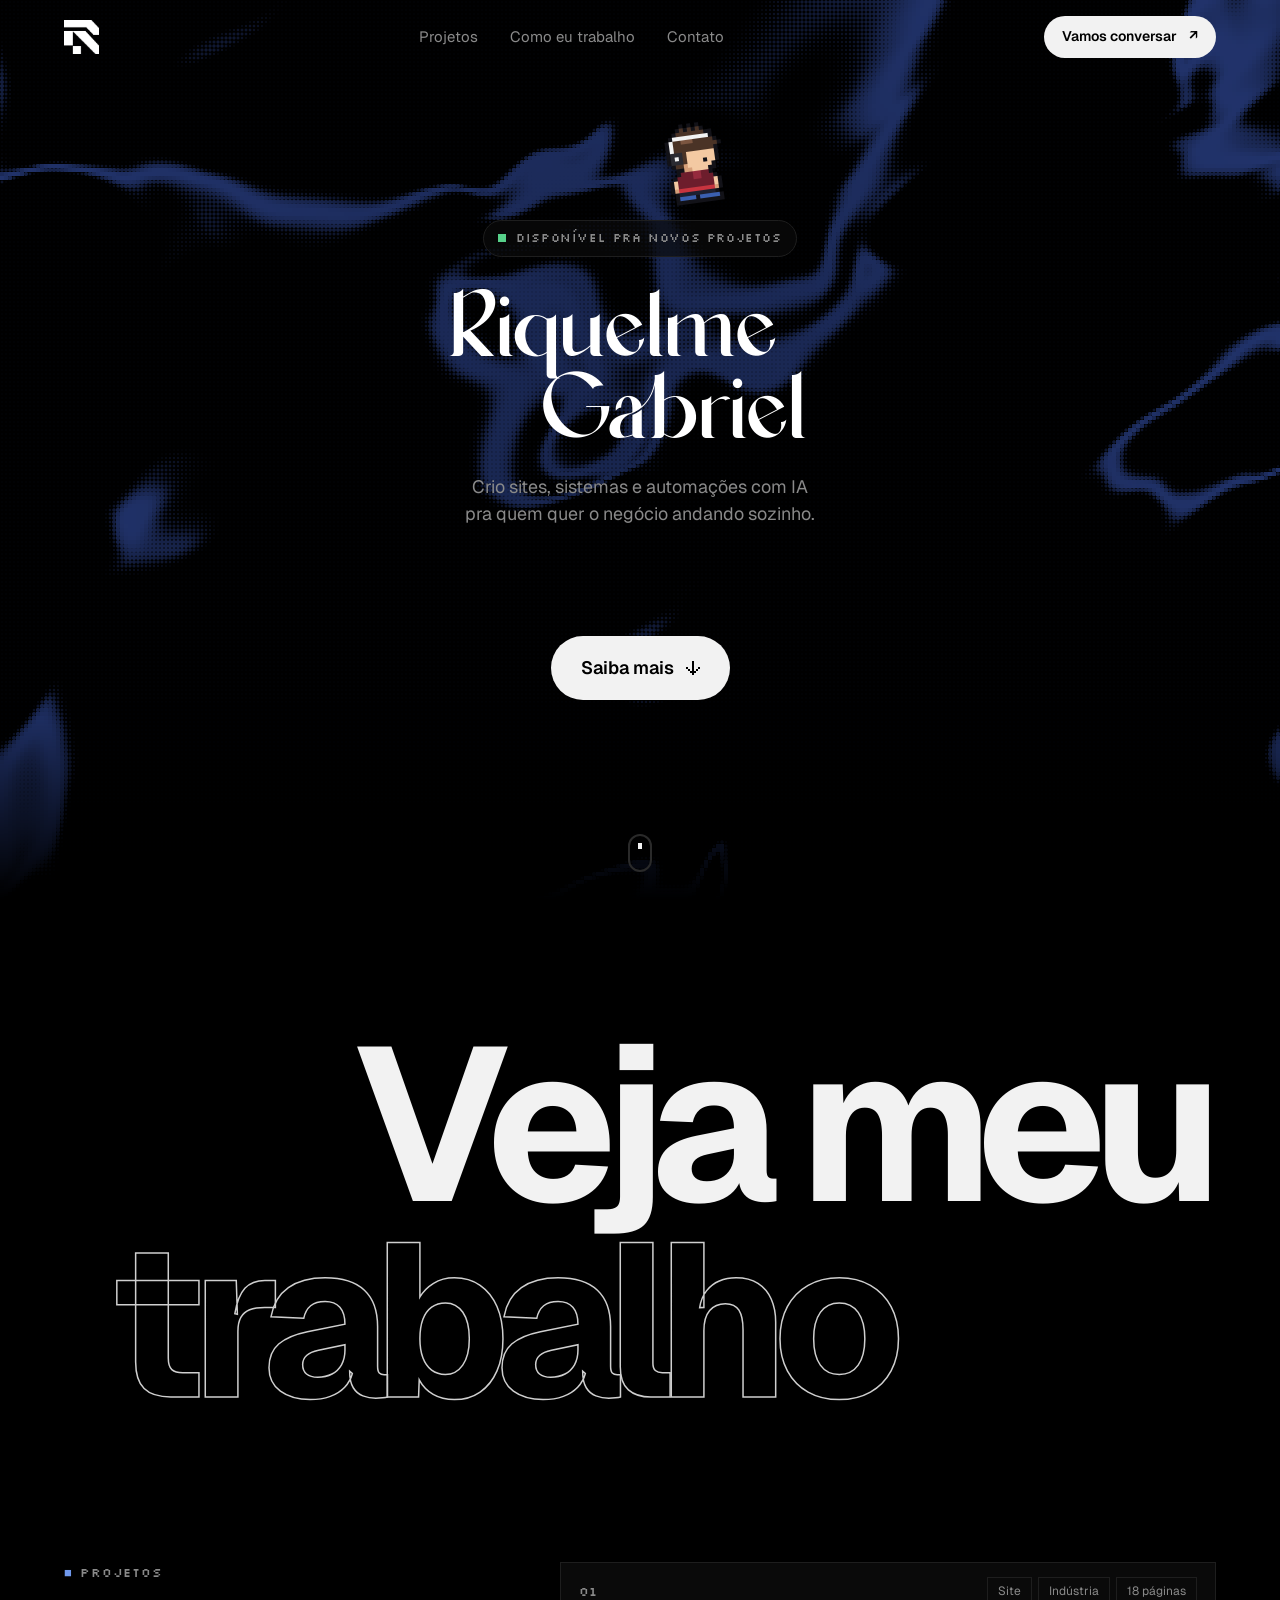
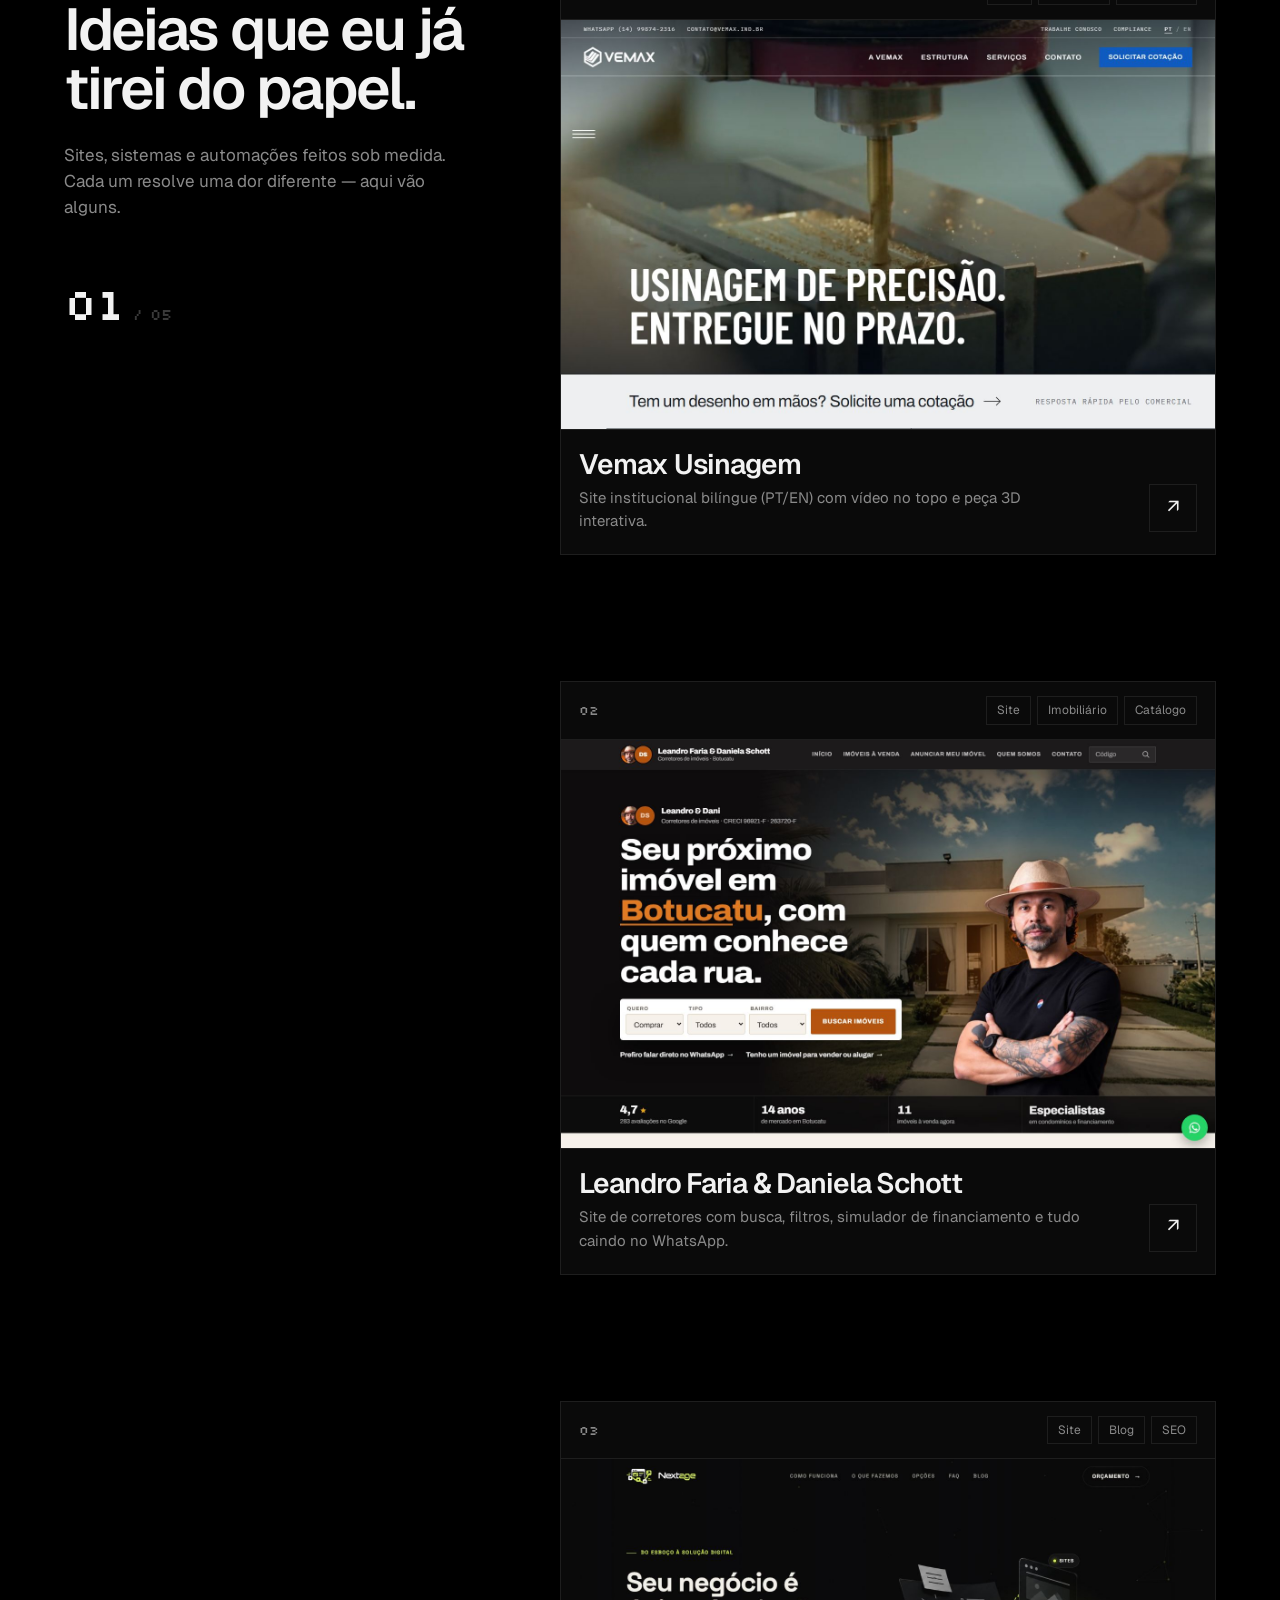
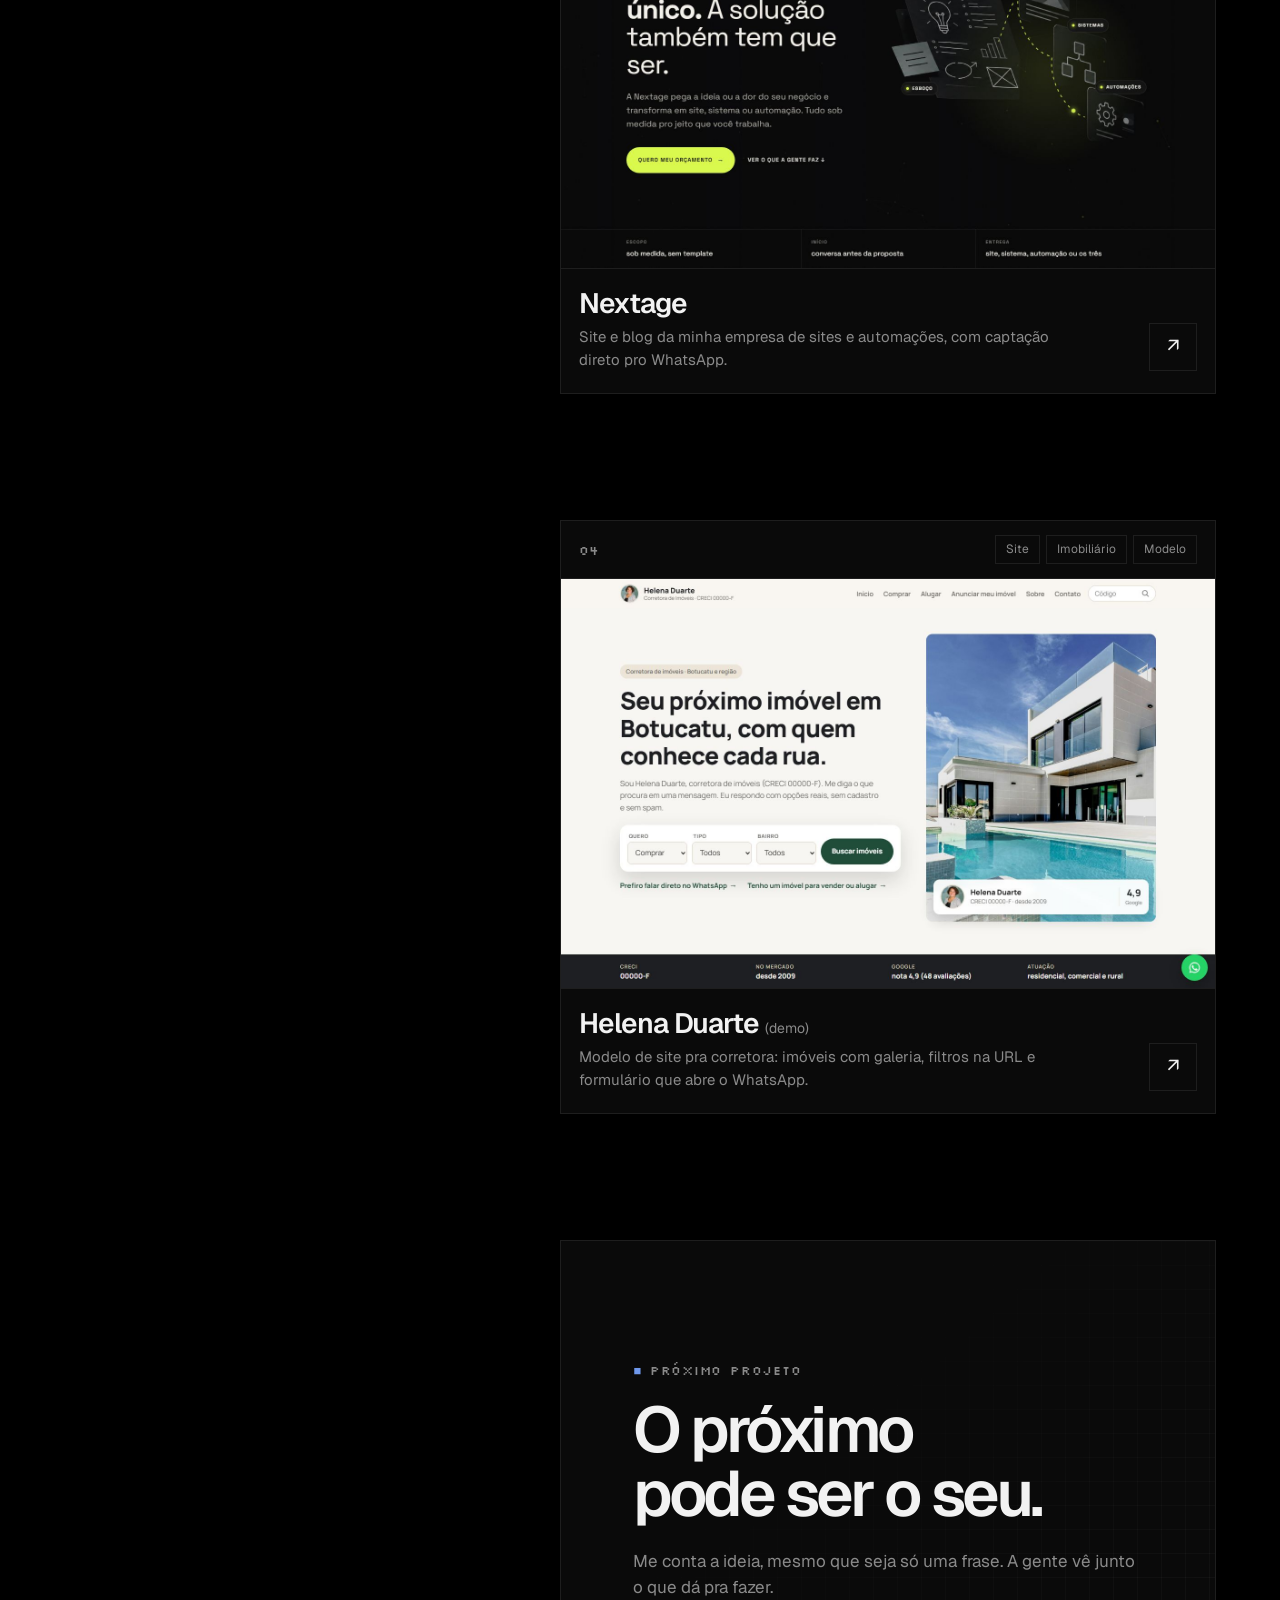
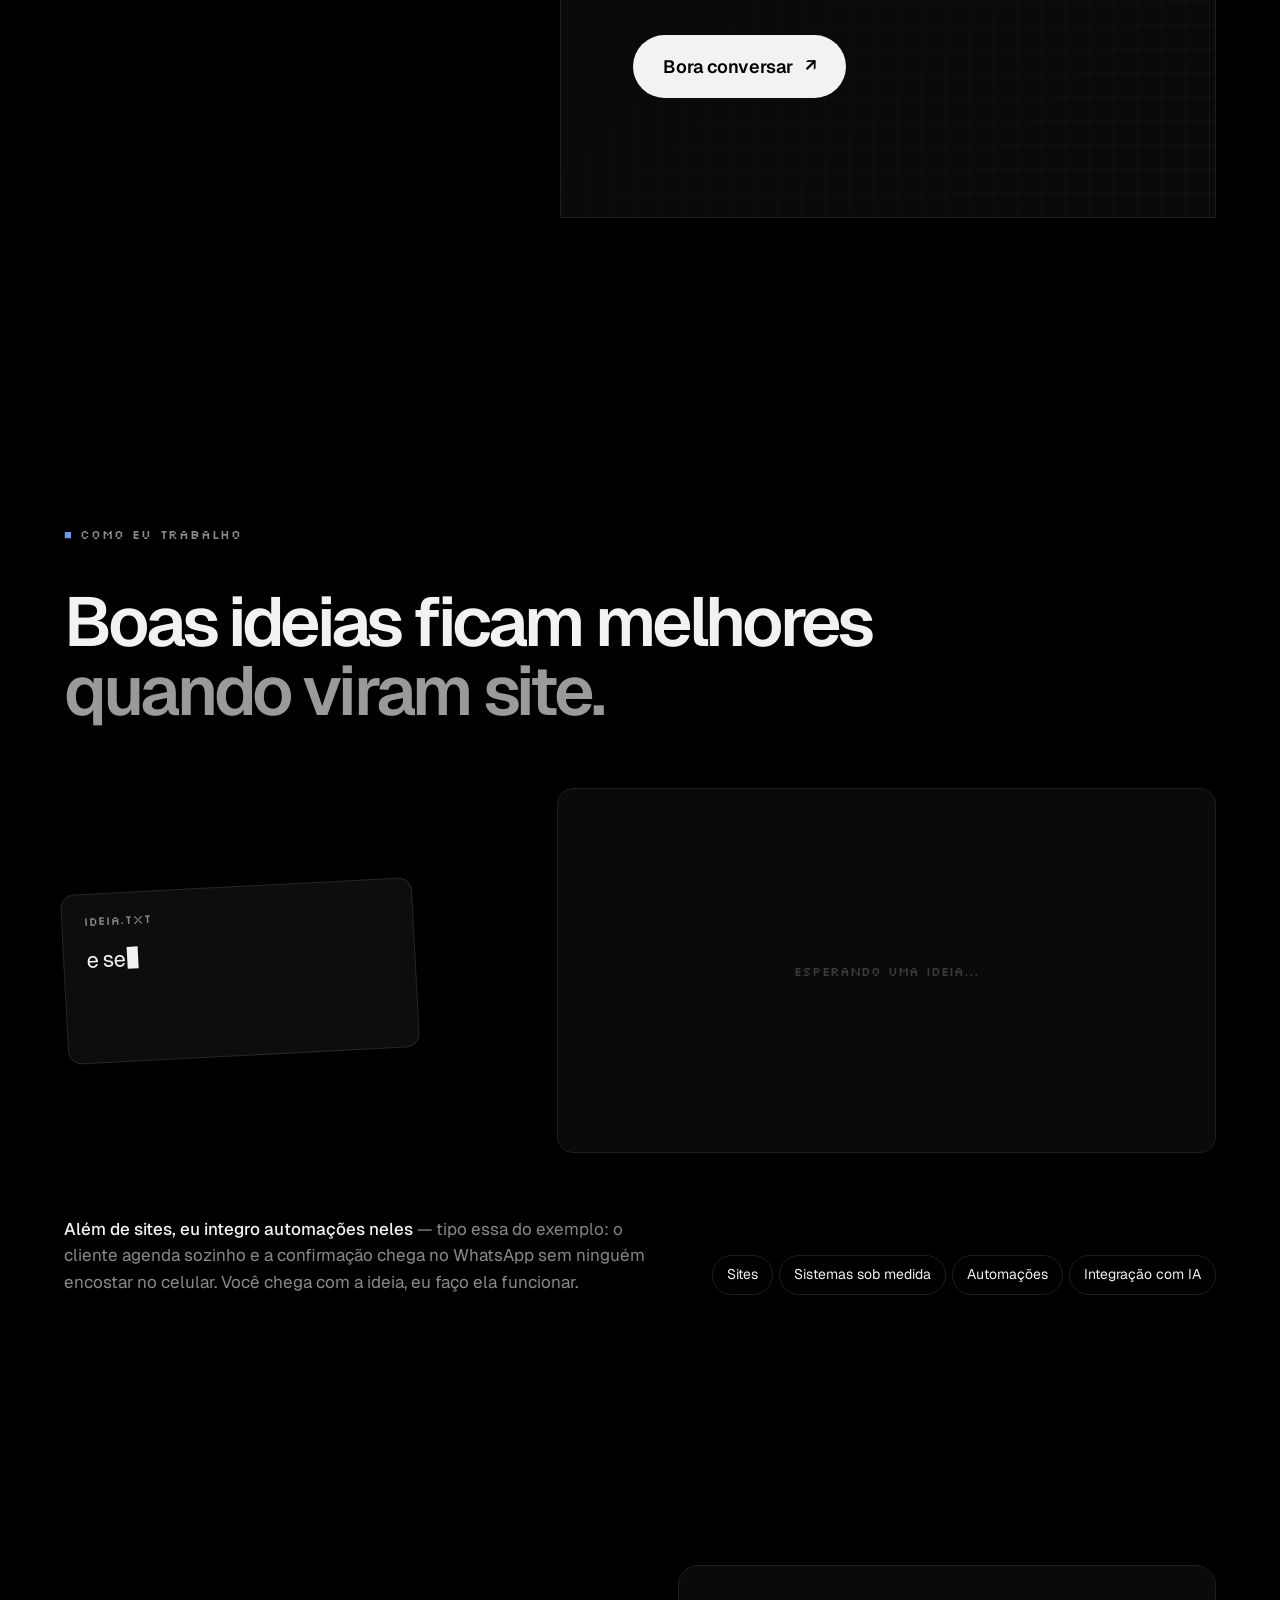
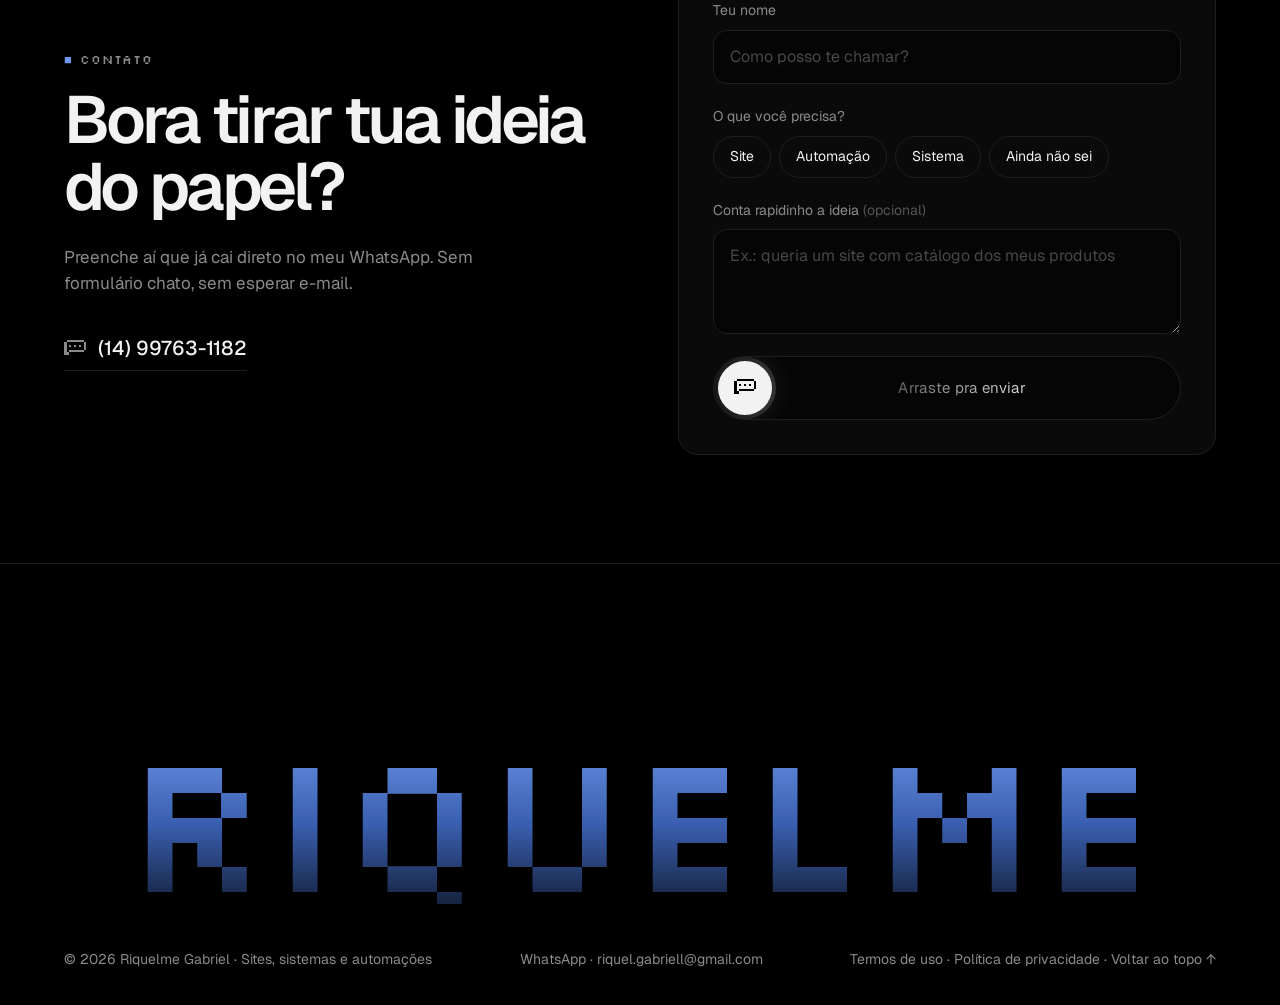
==== index.html @ c4161db2 "Portfólio Riquelme Gabriel Co-Authored-By: Claude Opus 5.5 <noreply@anthropic.com>" ====
<!doctype html>
<html lang="pt-BR">
<head>
  <meta charset="utf-8">
  <meta name="viewport" content="width=device-width, initial-scale=1">
  <title>Riquelme Gabriel — Sites, sistemas e automações</title>
  <meta name="description" content="Sou o Riquelme. Crio sites, sistemas sob medida e automações com IA pra pequenos negócios e profissionais liberais.">
  <meta name="theme-color" content="#000000">
  <meta property="og:title" content="Riquelme Gabriel — Sites, sistemas e automações">
  <meta property="og:description" content="Boas ideias ficam melhores quando viram site.">
  <meta property="og:type" content="website">
  <link rel="icon" href="assets/img/favicon.svg" type="image/svg+xml">
  <link rel="preconnect" href="https://fonts.googleapis.com">
  <link rel="preconnect" href="https://fonts.gstatic.com" crossorigin>
  <link href="https://fonts.googleapis.com/css2?family=Geist:wght@300;400;500;600;700&family=Silkscreen&display=swap" rel="stylesheet">
  <link rel="stylesheet" href="assets/css/style.css">
  <script>
    // ===== CONFIG — troque aqui =====
    window.SITE = {
      whatsapp: '5514997631182', // só números, com 55 + DDD
    };
  </script>
</head>
<body>

  <!-- ===== NAV ===== -->
  <header class="nav">
    <a class="nav__logo" href="#topo" aria-label="Riquelme Gabriel, voltar ao topo">
      <img class="nav__marca" src="assets/img/logo-r.png" alt="" width="189" height="183">
    </a>
    <nav class="nav__links" aria-label="Seções">
      <a href="#projetos">Projetos</a>
      <a href="#ideias">Como eu trabalho</a>
      <a href="#contato">Contato</a>
    </nav>
    <a class="btn btn--pequeno" data-whats href="#">Vamos conversar <span aria-hidden="true">↗</span></a>
  </header>

  <main id="topo">

    <!-- ===== HERO ===== -->
    <section class="hero">
      <canvas class="hero__fundo" aria-hidden="true"></canvas>
      <div class="hero__conteudo">
        <p class="selo"><span class="selo__ponto"></span>Disponível pra novos projetos</p>
        <h1 class="hero__titulo" aria-label="Riquelme Gabriel">
          <span class="palavra palavra--1">Riquelme</span>
          <span class="palavra palavra--2">Gabriel</span>
        </h1>
        <p class="hero__sub">Crio sites, sistemas e automações com IA<br class="so-desk"> pra quem quer o negócio andando sozinho.</p>
        <div class="hero__cta" data-perch="stand" data-perch-x="0.82" data-say="opa! rola pra baixo">
          <a class="btn btn--grande" href="#trabalho">Saiba mais <span class="seta-pixel" aria-hidden="true"></span></a>
        </div>
      </div>
      <a class="hero__rolar" href="#trabalho" aria-label="Rolar pra baixo"><span></span></a>
    </section>

    <!-- ===== VEJA MEU TRABALHO ===== -->
    <section class="gigante" id="trabalho" aria-label="Veja meu trabalho">
      <p class="gigante__linha" data-perch="sit" data-perch-x="0.88" data-perch-dy="0.27" data-say="olha só o que eu fiz">Veja meu</p>
      <p class="gigante__linha gigante__linha--azul">trabalho</p>
    </section>

    <!-- ===== PROJETOS =====
         Pra adicionar um projeto: copie um <article class="card"> inteiro,
         troque imagem, textos e o data-say (fala do bonequinho). -->
    <section class="projetos" id="projetos">
      <div class="projetos__texto">
        <p class="rotulo">Projetos</p>
        <h2>Ideias que eu já tirei do papel.</h2>
        <p>Sites, sistemas e automações feitos sob medida. Cada um resolve uma dor diferente — aqui vão alguns.</p>
        <p class="projetos__contador" aria-hidden="true"><b>01</b> / <span>05</span></p>
      </div>

      <div class="projetos__lista">
        <article class="card" style="--i:0" data-perch="sit" data-perch-x="0.84" data-say="esse tem até peça 3D">
          <div class="card__topo">
            <span class="card__num">01</span>
            <ul class="tags"><li>Site</li><li>Indústria</li><li>18 páginas</li></ul>
          </div>
          <div class="card__img">
            <img src="assets/img/projetos/vemax.jpg" alt="Página inicial do site da Vemax Usinagem" loading="lazy" width="1200" height="750">
          </div>
          <div class="card__base">
            <div>
              <h3>Vemax Usinagem</h3>
              <p>Site institucional bilíngue (PT/EN) com vídeo no topo e peça 3D interativa.</p>
            </div>
            <span class="card__seta" aria-hidden="true">↗</span>
          </div>
        </article>

        <article class="card" style="--i:1" data-perch="sit" data-perch-x="0.84" data-say="busca de imóvel com filtro">
          <div class="card__topo">
            <span class="card__num">02</span>
            <ul class="tags"><li>Site</li><li>Imobiliário</li><li>Catálogo</li></ul>
          </div>
          <div class="card__img">
            <img src="assets/img/projetos/leandro.jpg" alt="Página inicial do site do Leandro Faria e Daniela Schott" loading="lazy" width="1200" height="750">
          </div>
          <div class="card__base">
            <div>
              <h3>Leandro Faria &amp; Daniela Schott</h3>
              <p>Site de corretores com busca, filtros, simulador de financiamento e tudo caindo no WhatsApp.</p>
            </div>
            <span class="card__seta" aria-hidden="true">↗</span>
          </div>
        </article>

        <article class="card" style="--i:2" data-perch="sit" data-perch-x="0.84" data-say="o site da minha empresa">
          <div class="card__topo">
            <span class="card__num">03</span>
            <ul class="tags"><li>Site</li><li>Blog</li><li>SEO</li></ul>
          </div>
          <div class="card__img">
            <img src="assets/img/projetos/nextage.jpg" alt="Página inicial do site da Nextage" loading="lazy" width="1200" height="750">
          </div>
          <div class="card__base">
            <div>
              <h3>Nextage</h3>
              <p>Site e blog da minha empresa de sites e automações, com captação direto pro WhatsApp.</p>
            </div>
            <span class="card__seta" aria-hidden="true">↗</span>
          </div>
        </article>

        <article class="card" style="--i:3" data-perch="sit" data-perch-x="0.84" data-say="esse aqui é demo">
          <div class="card__topo">
            <span class="card__num">04</span>
            <ul class="tags"><li>Site</li><li>Imobiliário</li><li>Modelo</li></ul>
          </div>
          <div class="card__img">
            <img src="assets/img/projetos/helena.jpg" alt="Página inicial do site demonstrativo da corretora Helena Duarte" loading="lazy" width="1200" height="750">
          </div>
          <div class="card__base">
            <div>
              <h3>Helena Duarte <small>(demo)</small></h3>
              <p>Modelo de site pra corretora: imóveis com galeria, filtros na URL e formulário que abre o WhatsApp.</p>
            </div>
            <span class="card__seta" aria-hidden="true">↗</span>
          </div>
        </article>

        <article class="card card--cta" style="--i:4" data-perch="point" data-perch-x="0.16" data-say="bora fazer o seu?">
          <div class="card__cta">
            <p class="rotulo">Próximo projeto</p>
            <h3>O próximo<br>pode ser o seu.</h3>
            <p>Me conta a ideia, mesmo que seja só uma frase. A gente vê junto o que dá pra fazer.</p>
            <a class="btn btn--grande" data-whats="Opa, Riquelme! Vi teus projetos e queria conversar sobre o meu." href="#">Bora conversar <span aria-hidden="true">↗</span></a>
          </div>
        </article>
      </div>
    </section>

    <!-- ===== BOAS IDEIAS ===== -->
    <section class="ideias" id="ideias">
      <div class="ideias__palco">
        <p class="rotulo">Como eu trabalho</p>
        <h2 class="ideias__titulo" aria-label="Boas ideias ficam melhores quando viram site.">
          <span class="p">Boas</span> <span class="p">ideias</span> <span class="p">ficam</span> <span class="p">melhores</span>
          <span class="p p--azul">quando</span> <span class="p p--azul">viram</span> <span class="p p--azul">site.</span>
        </h2>

        <div class="ideias__cena">
          <div class="nota" aria-hidden="true">
            <p class="nota__cab">ideia.txt</p>
            <p class="nota__texto" data-texto="e se meus clientes conseguissem agendar sozinhos, sem me chamar no zap toda hora?"></p>
          </div>

          <div class="ideias__seta" aria-hidden="true"></div>

          <div class="mock" aria-hidden="true" data-perch="point" data-perch-x="0.9" data-face="left" data-say="olha a ideia virando site">
            <p class="mock__vazio">esperando uma ideia...</p>
            <div class="mock__barra" data-passo="0.44"><i></i><i></i><i></i><span>studiobella.com.br</span></div>
            <div class="mock__corpo" data-passo="0.47">
              <div class="mock__nav" data-passo="0.5"><b>Studio Bella</b><span></span><span></span><em>Agendar</em></div>
              <div class="mock__hero">
                <div>
                  <p class="mock__h" data-passo="0.56">Agende seu horário<br>em 30 segundos.</p>
                  <p class="mock__p" data-passo="0.6">Escolha o serviço, o dia e pronto. Confirmação no WhatsApp.</p>
                  <span class="mock__btn" data-passo="0.64">Ver horários</span>
                </div>
                <div class="mock__agenda" data-passo="0.7">
                  <p>Outubro</p>
                  <div class="mock__dias"><i></i><i></i><i class="x"></i><i></i><i></i><i></i><i class="x"></i><i></i><i class="sel"></i><i></i><i></i><i></i><i class="x"></i><i></i></div>
                  <div class="mock__horas"><span>09:00</span><span class="sel">10:30</span><span>14:00</span></div>
                </div>
              </div>
              <div class="mock__cards">
                <span data-passo="0.76"></span><span data-passo="0.8"></span><span data-passo="0.84"></span>
              </div>
            </div>
            <!-- automação rodando em cima do site -->
            <div class="mock__auto">
              <div class="mock__toast" data-passo="0.9">
                <span class="mock__ico"></span>
                <div><b>Automação</b><p>Novo agendamento: Ana · sex, 10:30</p></div>
              </div>
              <div class="mock__toast mock__toast--zap" data-passo="0.94">
                <span class="mock__ico pixel-zap"></span>
                <div><b>WhatsApp enviado</b><p>“Oi, Ana! Teu horário tá confirmado.”</p></div>
              </div>
            </div>
          </div>
        </div>

        <div class="ideias__rodape">
          <p><b>Além de sites, eu integro automações neles</b> — tipo essa do exemplo: o cliente agenda sozinho e a confirmação chega no WhatsApp sem ninguém encostar no celular. Você chega com a ideia, eu faço ela funcionar.</p>
          <ul class="tags tags--grandes"><li>Sites</li><li>Sistemas sob medida</li><li>Automações</li><li>Integração com IA</li></ul>
        </div>
      </div>
    </section>

    <!-- ===== CONTATO ===== -->
    <section class="contato" id="contato">
      <div class="contato__texto surge">
        <p class="rotulo">Contato</p>
        <h2>Bora tirar tua ideia do papel?</h2>
        <p>Preenche aí que já cai direto no meu WhatsApp. Sem formulário chato, sem esperar e-mail.</p>
        <a class="contato__direto" data-whats href="#"><span class="pixel-zap" aria-hidden="true"></span>(14) 99763-1182</a>
      </div>

      <form class="contato__form surge" data-perch="stand" data-perch-x="0.86" data-say="é só arrastar ali embaixo" novalidate>
        <label class="campo">
          <span>Teu nome</span>
          <input name="nome" type="text" autocomplete="name" placeholder="Como posso te chamar?">
        </label>

        <fieldset class="campo">
          <legend>O que você precisa?</legend>
          <div class="opcoes">
            <label><input type="radio" name="tipo" value="um site"><span>Site</span></label>
            <label><input type="radio" name="tipo" value="uma automação"><span>Automação</span></label>
            <label><input type="radio" name="tipo" value="um sistema sob medida"><span>Sistema</span></label>
            <label><input type="radio" name="tipo" value="ajuda pra descobrir o que preciso"><span>Ainda não sei</span></label>
          </div>
        </fieldset>

        <label class="campo">
          <span>Conta rapidinho a ideia <em>(opcional)</em></span>
          <textarea name="ideia" rows="3" maxlength="600" placeholder="Ex.: queria um site com catálogo dos meus produtos"></textarea>
        </label>

        <div class="arrastar" style="--x:0px;--p:0">
          <button type="button" class="arrastar__puxador" aria-label="Enviar pelo WhatsApp">
            <span class="pixel-zap" aria-hidden="true"></span>
          </button>
          <span class="arrastar__texto">Arraste pra enviar</span>
          <span class="arrastar__ok">Abrindo o WhatsApp...</span>
        </div>
        <button type="submit" class="sr-only">Enviar pelo WhatsApp</button>
      </form>
    </section>
  </main>

  <!-- ===== RODAPÉ ===== -->
  <footer class="rodape">
    <p class="rodape__marca" data-perch="sit" data-perch-x="0.95" data-perch-dy="0.16" data-say="valeu pela visita!">RIQUELME</p>
    <div class="rodape__linha">
      <p>© <span id="ano"></span> Riquelme Gabriel · Sites, sistemas e automações</p>
      <p><a data-whats href="#">WhatsApp</a> · <a href="mailto:riquel.gabriell@gmail.com">riquel.gabriell@gmail.com</a></p>
      <p><a href="termos.html">Termos de uso</a> · <a href="privacidade.html">Política de privacidade</a> · <a href="#topo">Voltar ao topo ↑</a></p>
    </div>
  </footer>

  <script src="assets/js/mascote.js"></script>
  <script src="assets/js/hero-fundo.js"></script>
  <script src="assets/js/main.js"></script>
</body>
</html>
---- assets/css/style.css ----
/* ============================================================
   Portfólio Riquelme Gabriel
   Preto de verdade + branco. Azul só em detalhe pequeno.
   ============================================================ */
/* Fonte do nome: Agraham (demo, só uso pessoal — licença comercial em hishandstudio.com) */
@font-face {
  font-family: 'Agraham';
  src: url('../fonts/Agraham.otf') format('opentype');
  font-display: swap;
}
:root {
  --fundo: #000;
  --fundo-2: #0a0a0a;
  --fundo-3: #050505;
  --texto: #f2f2f2;
  --apagado: #8a8a8a;
  --linha: #1e1e1e;
  --azul: #6f98ec;        /* só detalhe */
  --azul-medio: #3a5fb0;
  --azul-escuro: #16233f;
  --raio: 20px;
  --lado: max(20px, 5vw);
  --pixel: 'Silkscreen', ui-monospace, monospace;
  --seta: url("data:image/svg+xml,%3Csvg xmlns='http://www.w3.org/2000/svg' viewBox='0 0 7 7' shape-rendering='crispEdges'%3E%3Cpath d='M3 0h1v1H3zM4 1h1v1H4zM5 2h1v1H5zM0 3h7v1H0zM5 4h1v1H5zM4 5h1v1H4zM3 6h1v1H3z'/%3E%3C/svg%3E");
  --zap: url("data:image/svg+xml,%3Csvg xmlns='http://www.w3.org/2000/svg' viewBox='0 0 9 7' shape-rendering='crispEdges'%3E%3Cpath d='M1 0h7v1H1zM0 1h1v5H0zM8 1h1v3H8zM2 4h6v1H2zM1 5h1v1H1zM2 2h1v1H2zM4 2h1v1H4zM6 2h1v1H6z'/%3E%3C/svg%3E");
}

*, *::before, *::after { box-sizing: border-box; }
html { scroll-behavior: smooth; -webkit-text-size-adjust: 100%; }
body {
  margin: 0;
  background: var(--fundo);
  color: var(--texto);
  font-family: 'Geist', system-ui, -apple-system, 'Segoe UI', sans-serif;
  font-size: 17px;
  line-height: 1.55;
  -webkit-font-smoothing: antialiased;
  overflow-x: hidden;
}
img { max-width: 100%; display: block; }
a { color: inherit; text-decoration: none; }
h1, h2, h3 { margin: 0; font-weight: 600; letter-spacing: -0.04em; line-height: 1; }
p { margin: 0; }
::selection { background: var(--texto); color: #000; }
:focus-visible { outline: 2px solid var(--texto); outline-offset: 3px; }

.sr-only {
  position: absolute; width: 1px; height: 1px; overflow: hidden;
  clip: rect(0 0 0 0); white-space: nowrap;
}

.rotulo {
  font-family: var(--pixel);
  font-size: 13px;
  letter-spacing: 0.06em;
  text-transform: uppercase;
  color: var(--apagado);
  margin-bottom: 18px;
}
.rotulo::before { content: '■ '; color: var(--azul); }

/* ---------- Botões ---------- */
.btn {
  display: inline-flex; align-items: center; gap: 12px;
  background: var(--texto);
  color: #000;
  font-weight: 600;
  border-radius: 999px;
  padding: 12px 20px;
  font-size: 15px;
  white-space: nowrap;
  transition: transform .25s, box-shadow .25s, background .25s;
}
.btn:hover { transform: translateY(-2px); background: #fff; box-shadow: 0 10px 40px -10px rgba(255, 255, 255, .35); }
.btn--pequeno { padding: 10px 18px; font-size: 14px; }
.btn--grande { padding: 18px 30px; font-size: 18px; }

.seta-pixel {
  width: 14px; height: 14px; display: inline-block;
  background: currentColor;
  -webkit-mask: var(--seta) center / contain no-repeat;
          mask: var(--seta) center / contain no-repeat;
  rotate: 90deg;
}
.pixel-zap {
  width: 22px; height: 18px; display: inline-block;
  background: currentColor;
  -webkit-mask: var(--zap) center / contain no-repeat;
          mask: var(--zap) center / contain no-repeat;
}

.tags { list-style: none; display: flex; flex-wrap: wrap; gap: 6px; margin: 0; padding: 0; }
.tags li {
  font-size: 12px; color: var(--apagado);
  border: 1px solid var(--linha); border-radius: 999px;
  padding: 4px 10px;
}
.tags--grandes li { font-size: 14px; padding: 8px 14px; color: var(--texto); }

/* ---------- Nav ---------- */
.nav {
  position: fixed; inset: 0 0 auto 0; z-index: 70;
  display: flex; align-items: center; justify-content: space-between; gap: 20px;
  padding: 16px var(--lado);
  transition: background .3s, border-color .3s, padding .3s;
  border-bottom: 1px solid transparent;
}
.nav.rolou {
  background: rgba(0, 0, 0, .75);
  backdrop-filter: blur(14px);
  -webkit-backdrop-filter: blur(14px);
  border-color: var(--linha);
  padding-block: 12px;
}
.nav__logo { display: flex; align-items: center; gap: 12px; font-weight: 500; }
.nav__marca { display: block; height: 34px; width: auto; }
.pixel-logo {
  font-family: var(--pixel);
  font-size: 15px;
  background: #111;
  color: var(--texto);
  border: 1px solid #262626;
  border-radius: 8px;
  padding: 4px 7px 5px;
  line-height: 1;
}
.nav__links { display: flex; gap: 32px; font-size: 15px; color: var(--apagado); }
.nav__links a { transition: color .2s; }
.nav__links a:hover { color: var(--texto); }

/* ---------- Hero ---------- */
.hero {
  position: relative;
  min-height: 100vh;
  min-height: 100svh;
  display: grid;
  place-items: center;
  overflow: hidden;
  padding: 110px var(--lado) 90px;
  background: #000;
}
/* mármore líquido em pontinhos (assets/js/hero-fundo.js) */
.hero__fundo {
  position: absolute; inset: 0; width: 100%; height: 100%;
  opacity: 0;
  image-rendering: pixelated;
  animation: aparecer-fundo 2.5s .3s ease-out forwards;
}
.hero::after {
  content: ''; position: absolute; inset: auto 0 0 0; height: 22%;
  background: linear-gradient(to bottom, transparent, #000);
  pointer-events: none;
}
.hero__conteudo { position: relative; z-index: 2; text-align: center; display: grid; justify-items: center; }

.selo {
  display: inline-flex; align-items: center; gap: 10px;
  font-family: var(--pixel); font-size: 12px; text-transform: uppercase; letter-spacing: .05em;
  color: var(--apagado);
  border: 1px solid var(--linha);
  background: rgba(10, 10, 10, .7);
  border-radius: 999px;
  padding: 8px 14px;
  margin-bottom: 34px;
  opacity: 0; animation: aparecer .8s .1s forwards;
}
.selo__ponto { width: 8px; height: 8px; background: #57d18a; animation: piscar 1.2s steps(1) infinite; }

/* Nome na fonte Agraham.
   "Riquelme" em cima, "Gabriel" embaixo, levemente deslocados */
.hero__titulo {
  display: grid;
  font-family: 'Agraham', 'Geist', serif;
  font-size: clamp(34px, 3.8vw, 56px);
  font-weight: 400;
  letter-spacing: 0;
  line-height: 1.3;
  row-gap: .4em;
  margin-top: 6px;
  color: #fff;
}
.hero__titulo .palavra { display: block; white-space: nowrap; }
.hero__titulo .palavra--1 { translate: -0.55em 0; }
.hero__titulo .palavra--2 { translate: 0.7em 0; }
/* cada letra só acende, fora de ordem (main.js) */
.hero__titulo .letra { opacity: 0; }
.hero__titulo .letra.on { opacity: 1; }
.hero__titulo .letra.brilho { animation: brilho-letra .9s ease-out; }

.hero__sub {
  margin-top: 30px;
  font-size: clamp(16px, 1.4vw, 19px);
  color: var(--apagado);
  max-width: 34em;
  opacity: 0; animation: aparecer .9s 1.35s forwards;
}
.hero__cta { position: relative; margin-top: 108px; display: inline-block; }
.hero__cta .btn { opacity: 0; pointer-events: none; }
.hero__cta .btn.on { opacity: 1; pointer-events: auto; }
.pixel-cortina { position: absolute; pointer-events: none; z-index: 3; }

.hero__rolar {
  position: absolute; z-index: 2; bottom: 28px; left: 50%; translate: -50% 0;
  width: 24px; height: 38px; border: 2px solid #2a2a2a; border-radius: 12px;
}
.hero__rolar span {
  position: absolute; left: 50%; top: 7px; width: 4px; height: 6px; translate: -50% 0;
  background: var(--texto);
  animation: rolar 1.6s steps(4) infinite;
}

/* ---------- Gigante ---------- */
.gigante {
  padding: 14vh 0 6vh;
  overflow: hidden;
  font-size: clamp(76px, 17vw, 300px);
  font-weight: 700;
  letter-spacing: -0.07em;
  line-height: .9;
}
.gigante__linha { width: max-content; margin-inline: auto; white-space: nowrap; will-change: transform; }
/* "trabalho" vazado, só o contorno */
.gigante__linha--azul {
  color: transparent;
  -webkit-text-stroke: 1.5px #cfcfcf;
}

/* ---------- Projetos ---------- */
.projetos {
  display: grid;
  grid-template-columns: minmax(0, .8fr) minmax(0, 1.25fr);
  gap: 6vw;
  padding: 10vh var(--lado) 16vh;
}
.projetos__texto { position: sticky; top: 160px; align-self: start; }
.projetos__texto h2 { font-size: clamp(40px, 4.6vw, 72px); margin-bottom: 24px; }
.projetos__texto > p:not(.rotulo) { color: var(--apagado); max-width: 26em; }
.projetos__contador {
  margin-top: 48px !important;
  font-family: var(--pixel); font-size: 15px; color: #3a3a3a !important;
}
.projetos__contador b { color: var(--texto); font-weight: 400; font-size: 44px; }

.projetos__lista { display: grid; gap: 14vh; }

/* card: cantos retos, número + tags em cima, imagem de ponta a ponta, título embaixo */
.card {
  position: sticky;
  top: calc(150px + var(--i) * 16px);
  background: var(--fundo-2);
  border: 1px solid var(--linha);
  border-radius: 0;
  transform-origin: 50% 0;
  transform: scale(calc(1 - var(--cobre, 0) * .06));
  filter: brightness(calc(1 - var(--cobre, 0) * .55));
  box-shadow: 0 -24px 60px -10px rgba(0, 0, 0, .9);
}
.card__topo {
  display: flex; align-items: center; justify-content: space-between; gap: 16px;
  padding: 14px 18px;
  border-bottom: 1px solid var(--linha);
}
.card__num { font-family: var(--pixel); font-size: 13px; color: var(--apagado); }
.card__topo .tags li { border-radius: 0; }
.card__img { overflow: hidden; background: #000; border-bottom: 1px solid var(--linha); }
.card img {
  width: 100%; height: auto; aspect-ratio: 16 / 10; max-height: 50vh;
  object-fit: cover; object-position: top;
  transition: transform .8s cubic-bezier(.2, .8, .2, 1);
}
.card:hover img { transform: scale(1.03); }
.card__base {
  display: flex; justify-content: space-between; align-items: flex-end; gap: 24px;
  padding: 20px 18px 22px;
}
.card__base h3 { font-size: 28px; margin-bottom: 8px; }
.card__base h3 small { font-size: 14px; color: var(--apagado); font-weight: 400; letter-spacing: 0; }
.card__base p { color: var(--apagado); font-size: 15px; max-width: 34em; }
.card__seta {
  flex-shrink: 0;
  width: 48px; height: 48px;
  display: grid; place-items: center;
  border: 1px solid var(--linha);
  font-size: 20px;
  transition: background .25s, color .25s, border-color .25s;
}
.card:hover .card__seta { background: var(--texto); color: #000; border-color: var(--texto); }

.card--cta::before {
  content: ''; position: absolute; inset: 0; pointer-events: none;
  background-image:
    linear-gradient(rgba(255, 255, 255, .045) 1px, transparent 1px),
    linear-gradient(90deg, rgba(255, 255, 255, .045) 1px, transparent 1px);
  background-size: 24px 24px;
  mask-image: linear-gradient(to top left, #000, transparent 70%);
}
.card__cta { position: relative; padding: clamp(32px, 6vw, 72px); min-height: min(64vh, 620px); display: grid; align-content: center; justify-items: start; }
.card__cta h3 { font-size: clamp(40px, 5vw, 76px); letter-spacing: -0.055em; margin-bottom: 22px; }
.card__cta p:not(.rotulo) { color: var(--apagado); max-width: 30em; margin-bottom: 34px; }

/* ---------- Ideias (anima sozinha quando aparece) ---------- */
.ideias { position: relative; }
.ideias__palco {
  display: grid;
  gap: 7vh;
  padding: 18vh var(--lado) 12vh;
}
.ideias__palco > .rotulo { margin-bottom: -7vh; }
.ideias__titulo { font-size: clamp(36px, 5.4vw, 86px); letter-spacing: -0.055em; max-width: 15em; }
.ideias__titulo .p { color: #1f1f1f; transition: color .4s; }
.ideias__titulo .p.on { color: var(--texto); }
.ideias__titulo .p--azul.on { color: #9a9a9a; }

.ideias__cena {
  display: grid;
  grid-template-columns: minmax(0, .8fr) auto minmax(0, 1.5fr);
  align-items: center;
  gap: 3vw;
}
.nota {
  background: #0d0d0d;
  border: 1px solid #262626;
  border-radius: 14px;
  padding: 18px 22px 26px;
  rotate: -3deg;
  box-shadow: 0 30px 60px -20px rgba(0, 0, 0, .9);
}
.nota__cab { font-family: var(--pixel); font-size: 12px; color: var(--apagado); margin-bottom: 14px; }
.nota__texto { font-size: clamp(18px, 1.7vw, 24px); line-height: 1.35; min-height: 4.2em; letter-spacing: -0.01em; }
.nota__texto::after {
  content: ''; display: inline-block; width: .5em; height: 1em; margin-left: 2px;
  background: var(--texto); vertical-align: -0.15em;
  animation: piscar 1s steps(1) infinite;
}

.ideias__seta {
  width: 64px; height: 64px;
  background: var(--texto);
  -webkit-mask: var(--seta) center / contain no-repeat;
          mask: var(--seta) center / contain no-repeat;
  opacity: 0; translate: -20px 0;
  transition: opacity .3s steps(3), translate .4s steps(4);
}
.ideias__seta.on { opacity: 1; translate: 0 0; }

.mock {
  position: relative;
  background: #0a0a0a;
  border: 1px solid var(--linha);
  border-radius: 16px;
  overflow: hidden;
  box-shadow: 0 40px 100px -30px rgba(0, 0, 0, .9);
  font-family: 'Geist', sans-serif;
}
.mock [data-passo] {
  opacity: 0;
  clip-path: inset(0 100% 0 0);
  transition: clip-path .45s steps(7), opacity .05s;
}
.mock [data-passo].on { opacity: 1; clip-path: inset(0 0 0 0); }
.mock__vazio {
  position: absolute; inset: 0; display: grid; place-items: center;
  font-family: var(--pixel); font-size: 13px; color: #3a3a3a;
  transition: opacity .2s steps(2);
}
.mock:has(.mock__barra.on) .mock__vazio { opacity: 0; }
.mock__barra { display: flex; align-items: center; gap: 6px; padding: 10px 14px; background: #111; font-size: 12px; color: #666; }
.mock__barra i { width: 9px; height: 9px; border-radius: 50%; background: #2a2a2a; }
.mock__barra span { margin-left: 12px; background: #1a1a1a; padding: 3px 12px; border-radius: 6px; }
.mock__corpo { background: #f4f5f7; color: #0b0b0b; padding: 18px 22px 22px; display: grid; gap: 18px; }
.mock__nav { display: flex; align-items: center; gap: 14px; font-size: 14px; }
.mock__nav b { margin-right: auto; letter-spacing: -0.02em; }
.mock__nav span { width: 46px; height: 7px; border-radius: 4px; background: #d9dbe0; }
.mock__nav em { font-style: normal; font-size: 12px; font-weight: 600; background: #0b0b0b; color: #fff; padding: 6px 12px; border-radius: 999px; }
.mock__hero { display: grid; grid-template-columns: 1.1fr 1fr; gap: 18px; align-items: center; }
.mock__h { font-size: clamp(18px, 1.9vw, 28px); font-weight: 650; letter-spacing: -0.045em; line-height: 1.05; margin-bottom: 10px; }
.mock__p { font-size: 12px; color: #5b5f68; margin-bottom: 14px; max-width: 22em; }
.mock__btn { display: inline-block; background: var(--azul-medio); color: #fff; font-size: 12px; font-weight: 600; padding: 8px 16px; border-radius: 999px; }
.mock__agenda { background: #fff; border: 1px solid #e3e5ea; border-radius: 12px; padding: 12px; box-shadow: 0 10px 30px -14px rgba(0, 0, 0, .25); }
.mock__agenda p { font-size: 11px; font-weight: 600; margin-bottom: 8px; }
.mock__dias { display: grid; grid-template-columns: repeat(7, 1fr); gap: 4px; margin-bottom: 10px; }
.mock__dias i { aspect-ratio: 1; border-radius: 4px; background: #eef0f4; }
.mock__dias i.x { background: repeating-linear-gradient(45deg, #eef0f4 0 3px, #dfe2e8 3px 5px); }
.mock__dias i.sel { background: var(--azul-medio); }
.mock__horas { display: flex; gap: 4px; }
.mock__horas span { flex: 1; text-align: center; font-size: 10px; border: 1px solid #e3e5ea; border-radius: 6px; padding: 4px 0; }
.mock__horas .sel { background: #0b0b0b; color: #fff; border-color: #0b0b0b; }
.mock__cards { display: grid; grid-template-columns: repeat(3, 1fr); gap: 10px; }
.mock__cards span { height: 54px; border-radius: 10px; background: #e7e9ee; }
.mock__cards span:nth-child(2) { background: #dfe3ec; }

/* automação: avisos que pipocam por cima do site do exemplo */
.mock__auto {
  position: absolute; right: 14px; bottom: 14px; z-index: 2;
  display: grid; gap: 8px; width: min(300px, 70%);
}
.mock__toast {
  display: flex; align-items: center; gap: 10px;
  background: rgba(12, 12, 12, .94);
  border: 1px solid #2a2a2a;
  border-radius: 12px;
  padding: 10px 12px;
  color: var(--texto);
  box-shadow: 0 18px 40px -12px rgba(0, 0, 0, .8);
}
.mock__toast b { display: block; font-size: 12px; font-weight: 600; }
.mock__toast p { font-size: 11px; color: var(--apagado); line-height: 1.35; }
.mock__ico { flex-shrink: 0; width: 26px; height: 26px; border-radius: 7px; background: var(--azul-medio); position: relative; }
.mock__ico::after { content: ''; position: absolute; inset: 9px; background: #fff; }
.mock__toast--zap .mock__ico { background: #1f8f57; color: #fff; }
.mock__toast--zap .mock__ico::after { display: none; }
.mock .mock__ico.pixel-zap { -webkit-mask: none; mask: none; }

.ideias__rodape { display: flex; justify-content: space-between; align-items: flex-end; gap: 32px; }
.ideias__rodape p { color: var(--apagado); max-width: 36em; }
.ideias__rodape p b { color: var(--texto); font-weight: 500; }

/* ---------- Contato ---------- */
.contato {
  display: grid;
  grid-template-columns: minmax(0, 1fr) minmax(0, 1fr);
  gap: 6vw;
  align-items: center;
  padding: 18vh var(--lado) 12vh;
}
.contato__texto h2 { font-size: clamp(42px, 5.2vw, 82px); letter-spacing: -0.055em; margin-bottom: 24px; }
.contato__texto > p:not(.rotulo) { color: var(--apagado); max-width: 26em; margin-bottom: 36px; }
.contato__direto {
  display: inline-flex; align-items: center; gap: 12px;
  font-size: 20px; font-weight: 500;
  border-bottom: 1px solid var(--linha); padding-bottom: 6px;
  transition: color .2s, border-color .2s;
}
.contato__direto .pixel-zap { color: var(--apagado); }
.contato__direto:hover { border-color: var(--texto); }

.contato__form {
  background: var(--fundo-2);
  border: 1px solid var(--linha);
  border-radius: var(--raio);
  padding: clamp(22px, 3vw, 34px);
  display: grid; gap: 22px;
}
.campo { display: grid; gap: 8px; border: 0; margin: 0; padding: 0; min-width: 0; }
.campo > span, .campo legend { font-size: 14px; color: var(--apagado); padding: 0; margin-bottom: 8px; }
.campo > span { margin-bottom: 0; }
.campo em { font-style: normal; color: #555; }
.campo input, .campo textarea {
  font: inherit; font-size: 16px; color: var(--texto);
  background: var(--fundo-3);
  border: 1px solid var(--linha);
  border-radius: 14px;
  padding: 14px 16px;
  resize: vertical;
  transition: border-color .2s;
}
.campo input::placeholder, .campo textarea::placeholder { color: #474747; }
.campo input:focus, .campo textarea:focus { outline: none; border-color: #555; }
.opcoes { display: flex; flex-wrap: wrap; gap: 8px; }
.opcoes label { cursor: pointer; }
.opcoes input { position: absolute; opacity: 0; pointer-events: none; }
.opcoes span {
  display: inline-block; font-size: 14px;
  border: 1px solid var(--linha); border-radius: 999px;
  padding: 9px 16px;
  transition: background .2s, color .2s, border-color .2s;
}
.opcoes label:hover span { border-color: #3a3a3a; }
.opcoes input:checked + span { background: var(--texto); color: #000; border-color: var(--texto); }
.opcoes input:focus-visible + span { outline: 2px solid var(--texto); outline-offset: 2px; }

/* Arraste pra enviar */
.arrastar {
  position: relative;
  height: 64px;
  border-radius: 999px;
  background: var(--fundo-3);
  border: 1px solid var(--linha);
  display: grid; place-items: center;
  overflow: hidden;
  user-select: none;
}
.arrastar::before {
  content: ''; position: absolute; inset: 0 auto 0 0;
  width: calc(var(--x) + 62px);
  background: linear-gradient(90deg, rgba(255, 255, 255, .03), rgba(255, 255, 255, .14));
  border-radius: inherit;
  transition: width .35s;
}
.arrastar__puxador {
  position: absolute; left: 4px; top: 4px;
  width: 54px; height: 54px; border-radius: 50%;
  border: 0; cursor: grab;
  background: var(--texto); color: #000;
  display: grid; place-items: center;
  transform: translateX(var(--x));
  transition: transform .35s cubic-bezier(.3, 1.4, .5, 1);
  touch-action: none;
  z-index: 2;
  box-shadow: 0 0 30px rgba(255, 255, 255, .15);
}
.arrastando .arrastar__puxador, .arrastando::before { transition: none; }
.arrastando .arrastar__puxador { cursor: grabbing; }
.arrastar__texto {
  font-size: 15px; letter-spacing: .02em;
  opacity: calc(1 - var(--p) * 1.6);
  background: linear-gradient(90deg, #4a4a4a 0%, #d6d6d6 50%, #4a4a4a 100%);
  background-size: 200% 100%;
  -webkit-background-clip: text; background-clip: text; color: transparent;
  animation: brilho 2.4s linear infinite;
  padding-left: 30px;
}
.arrastar__ok { position: absolute; opacity: 0; font-weight: 600; color: var(--texto); }
.arrastar.enviado .arrastar__texto { opacity: 0; }
.arrastar.enviado .arrastar__ok { opacity: 1; }

/* ---------- Rodapé ---------- */
.rodape { padding: 4vh var(--lado) 34px; border-top: 1px solid var(--linha); overflow: hidden; }
.rodape__marca {
  font-family: var(--pixel);
  font-size: clamp(56px, 15.5vw, 280px);
  line-height: .9;
  width: max-content;
  margin: 14vh auto 5vh;
  background: linear-gradient(180deg, var(--azul) 0%, var(--azul-medio) 55%, var(--azul-escuro) 100%);
  -webkit-background-clip: text; background-clip: text; color: transparent;
  letter-spacing: -0.02em;
}
.rodape__linha { display: flex; justify-content: space-between; gap: 10px 24px; flex-wrap: wrap; color: var(--apagado); font-size: 14px; }
.rodape__linha a:hover { color: var(--texto); }

/* ---------- Mascote ---------- */
.mascote {
  position: absolute; left: 0; top: 0; z-index: 60;
  padding: 0; border: 0; background: none; cursor: pointer;
  opacity: 0; pointer-events: none;
  will-change: transform;
}
.mascote.visivel { opacity: 1; pointer-events: auto; }
.mascote__corpo { display: block; transform-origin: 50% 100%; }
.mascote canvas {
  display: block;
  image-rendering: pixelated;
  image-rendering: crisp-edges;
  transform-origin: 50% 100%;
  animation: respira 1.1s steps(1) infinite;
  filter: drop-shadow(0 6px 6px rgba(0, 0, 0, .45));
}
.mascote.pousou canvas { animation: respira 1.1s steps(1) infinite, amassar .32s ease-out; }
.mascote.feliz .mascote__corpo { animation: pulinho .45s ease-out; }
.mascote__balao {
  position: absolute; bottom: 64%; left: calc(100% + 8px);
  transform-origin: 0 100%;
  font-family: var(--pixel); font-size: 12px; line-height: 1.2; text-transform: lowercase;
  color: #000; background: #fff;
  padding: 7px 11px;
  white-space: nowrap;
  box-shadow: 0 -3px 0 0 #fff, 0 3px 0 0 #fff, -3px 0 0 0 #fff, 3px 0 0 0 #fff;
  opacity: 0; scale: .6;
  pointer-events: none;
}
.mascote__balao::after {
  content: ''; position: absolute; top: 100%; left: 0; translate: -3px 3px;
  width: 6px; height: 6px; background: #fff;
  box-shadow: -3px 3px 0 #fff;
}
.balao-esq .mascote__balao { left: auto; right: calc(100% + 8px); transform-origin: 100% 100%; }
.balao-esq .mascote__balao::after { left: auto; right: 0; translate: 3px 3px; box-shadow: 3px 3px 0 #fff; }
.mascote__balao.on { animation: balao .3s steps(3) forwards; }

/* ---------- Aparecer ao rolar ---------- */
.surge { opacity: 0; translate: 0 40px; transition: opacity .8s, translate .8s cubic-bezier(.2, .8, .2, 1); }
.surge.visto { opacity: 1; translate: 0 0; }
.contato__form.surge { transition-delay: .12s; }

/* ---------- Animações ---------- */
@keyframes aparecer { from { opacity: 0; translate: 0 14px; } to { opacity: 1; translate: 0 0; } }
@keyframes aparecer-fundo { to { opacity: 1; } }
@keyframes brilho-letra {
  35% { text-shadow: 0 0 14px rgba(160, 190, 255, .85), 0 0 34px rgba(111, 152, 236, .45); color: #eaf1ff; }
}
@keyframes piscar { 50% { opacity: 0; } }
@keyframes rolar { 0% { translate: -50% 0; opacity: 1; } 100% { translate: -50% 14px; opacity: 0; } }
@keyframes brilho { to { background-position: -200% 0; } }
@keyframes respira { 50% { translate: 0 -2px; } }
@keyframes amassar { 0% { scale: 1.18 .78; } 55% { scale: .94 1.06; } 100% { scale: 1 1; } }
@keyframes pulinho { 40% { translate: 0 -18px; } }
@keyframes balao { 0% { opacity: 1; scale: .6; } 100% { opacity: 1; scale: 1; } }

/* ---------- Responsivo ---------- */
@media (max-width: 900px) {
  .nav__links { display: none; }
  .so-desk { display: none; }
  .projetos { grid-template-columns: 1fr; gap: 48px; }
  .projetos__texto { position: static; }
  .projetos__contador { display: none; }
  .projetos__lista { gap: 8vh; }
  .card { top: calc(84px + var(--i) * 10px); }
  .card__cta { min-height: 380px; }
  .ideias__palco { padding-top: 12vh; padding-bottom: 4vh; gap: 5vh; }
  .ideias__palco > .rotulo { margin-bottom: -5vh; }
  .ideias__cena { grid-template-columns: 1fr; gap: 18px; }
  .ideias__seta { justify-self: center; width: 40px; height: 40px; rotate: 90deg; translate: 0 -10px; }
  .ideias__seta.on { translate: 0 0; }
  .nota { padding: 14px 16px 16px; }
  .nota__texto { min-height: 0; font-size: 17px; }
  .mock__hero { grid-template-columns: 1fr; }
  .mock__agenda, .mock__cards { display: none; }
  .mock__auto { position: static; width: auto; padding: 10px; background: #f4f5f7; }
  .ideias__rodape { flex-direction: column; align-items: flex-start; gap: 18px; }
  .contato { grid-template-columns: 1fr; gap: 48px; padding-top: 8vh; }
}
@media (max-width: 520px) {
  body { font-size: 16px; }
  .nav .btn { padding: 9px 14px; font-size: 13px; }
  .nav__nome { display: none; }
  .card__topo { padding: 12px 14px; }
  .card__topo .tags li:nth-child(n+3) { display: none; }
  .card__base { padding: 16px 14px 18px; gap: 14px; }
  .card__base h3 { font-size: 22px; }
  .card__seta { width: 40px; height: 40px; }
  .mascote__balao { font-size: 11px; white-space: normal; width: max-content; max-width: 140px; }
}

@media (prefers-reduced-motion: reduce) {
  *, *::before, *::after { animation-duration: .01ms !important; animation-iteration-count: 1 !important; transition-duration: .01ms !important; }
  html { scroll-behavior: auto; }
}

/* ---------- Páginas de termos e privacidade ---------- */
.legal { max-width: 760px; margin: 0 auto; padding: 150px var(--lado) 12vh; }
.legal h1 { font-size: clamp(38px, 5vw, 64px); letter-spacing: -0.05em; line-height: 1.02; margin: 14px 0 28px; }
.legal h2 { font-size: 21px; letter-spacing: -0.02em; margin: 40px 0 10px; }
.legal p { color: var(--apagado); margin-bottom: 14px; }
.legal p b { color: var(--texto); font-weight: 500; }
.legal a { color: var(--texto); border-bottom: 1px solid #444; }
.legal a:hover { border-color: var(--texto); }
.legal__intro { font-size: 19px; color: #bdbdbd !important; padding-bottom: 26px; border-bottom: 1px solid var(--linha); }
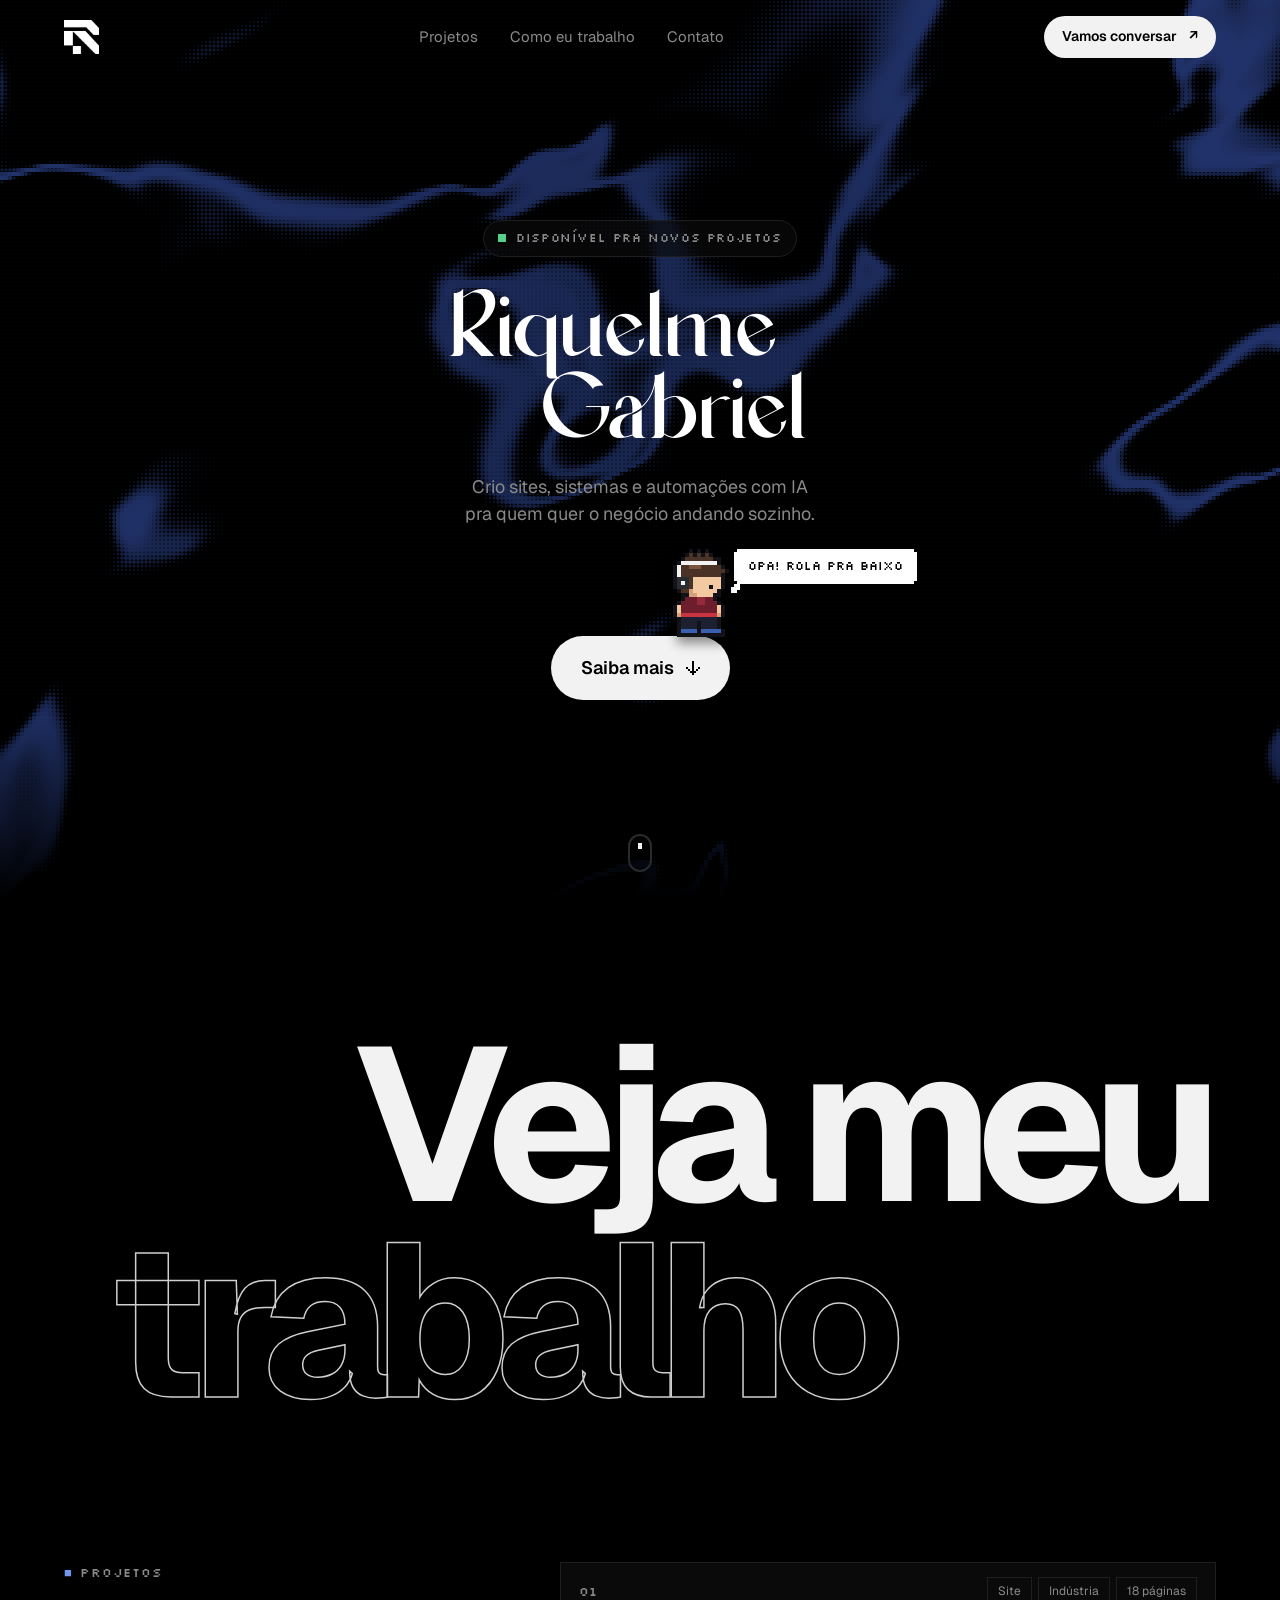
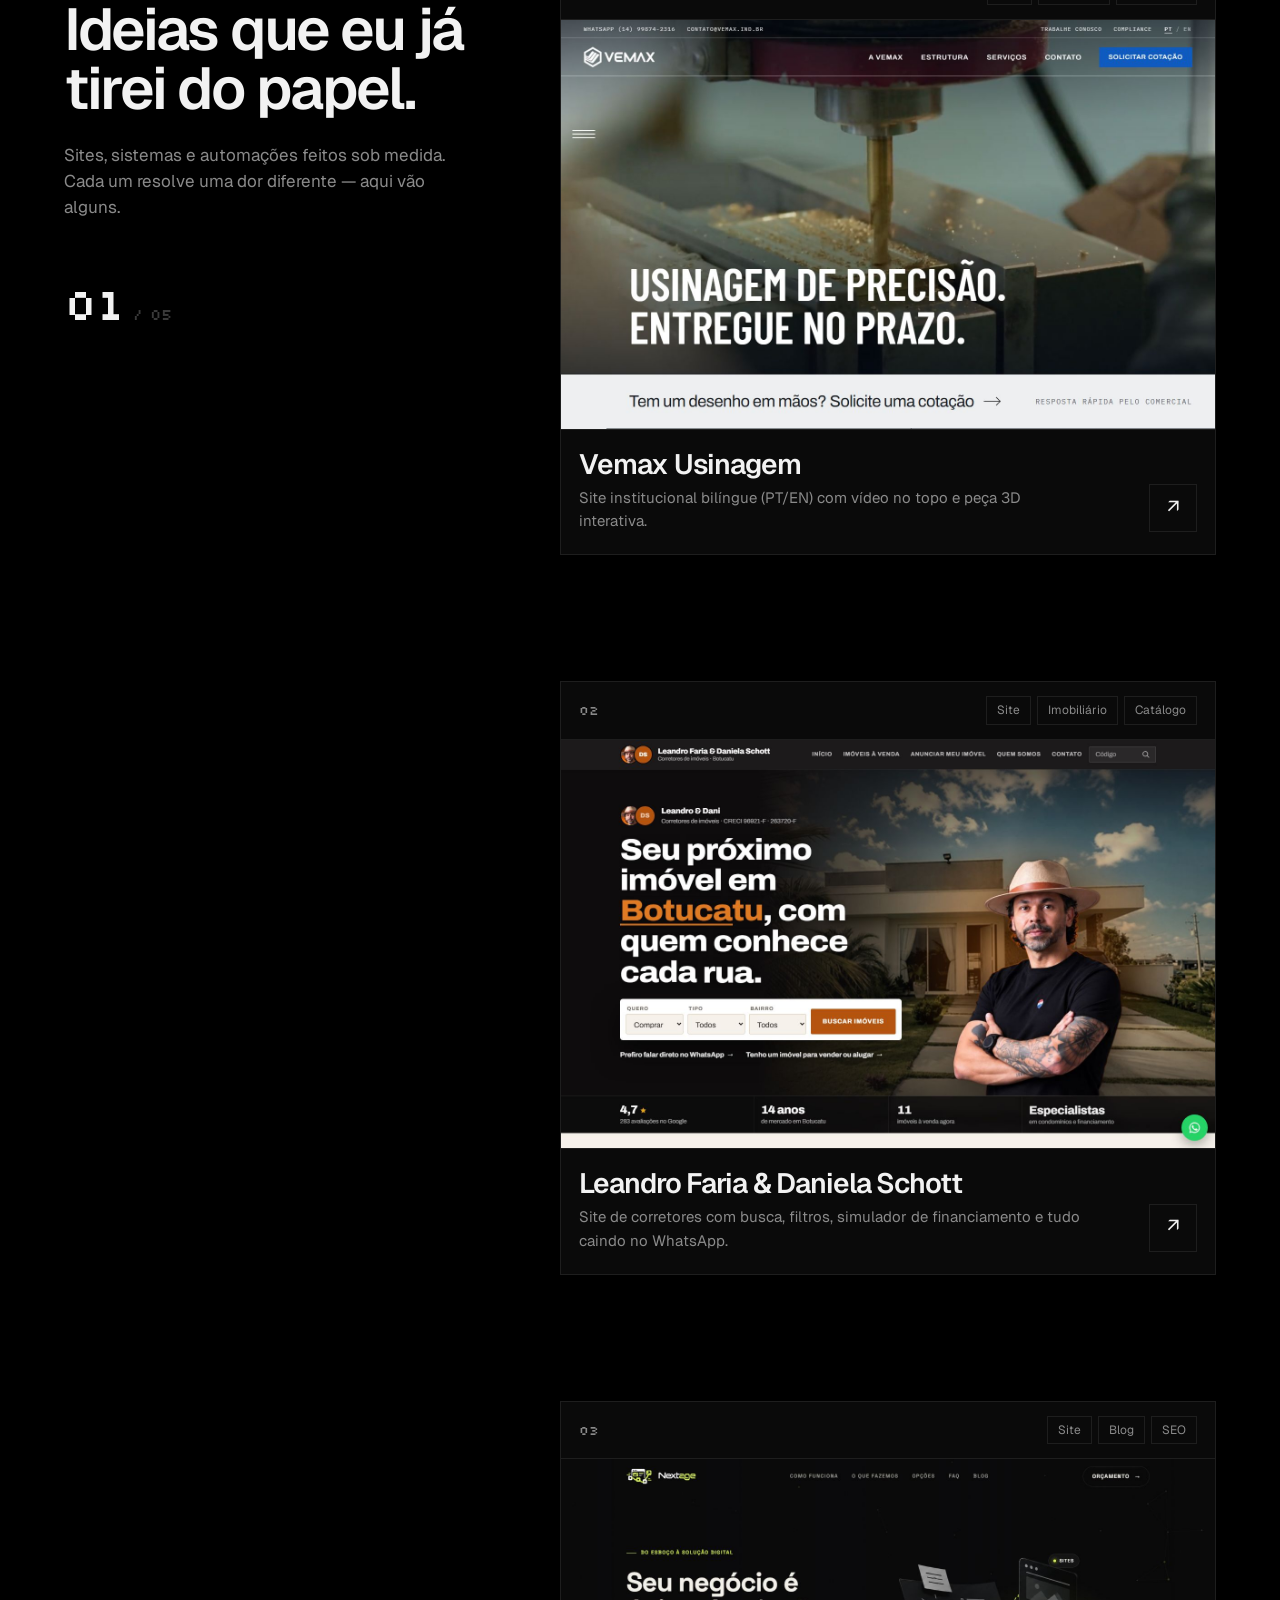
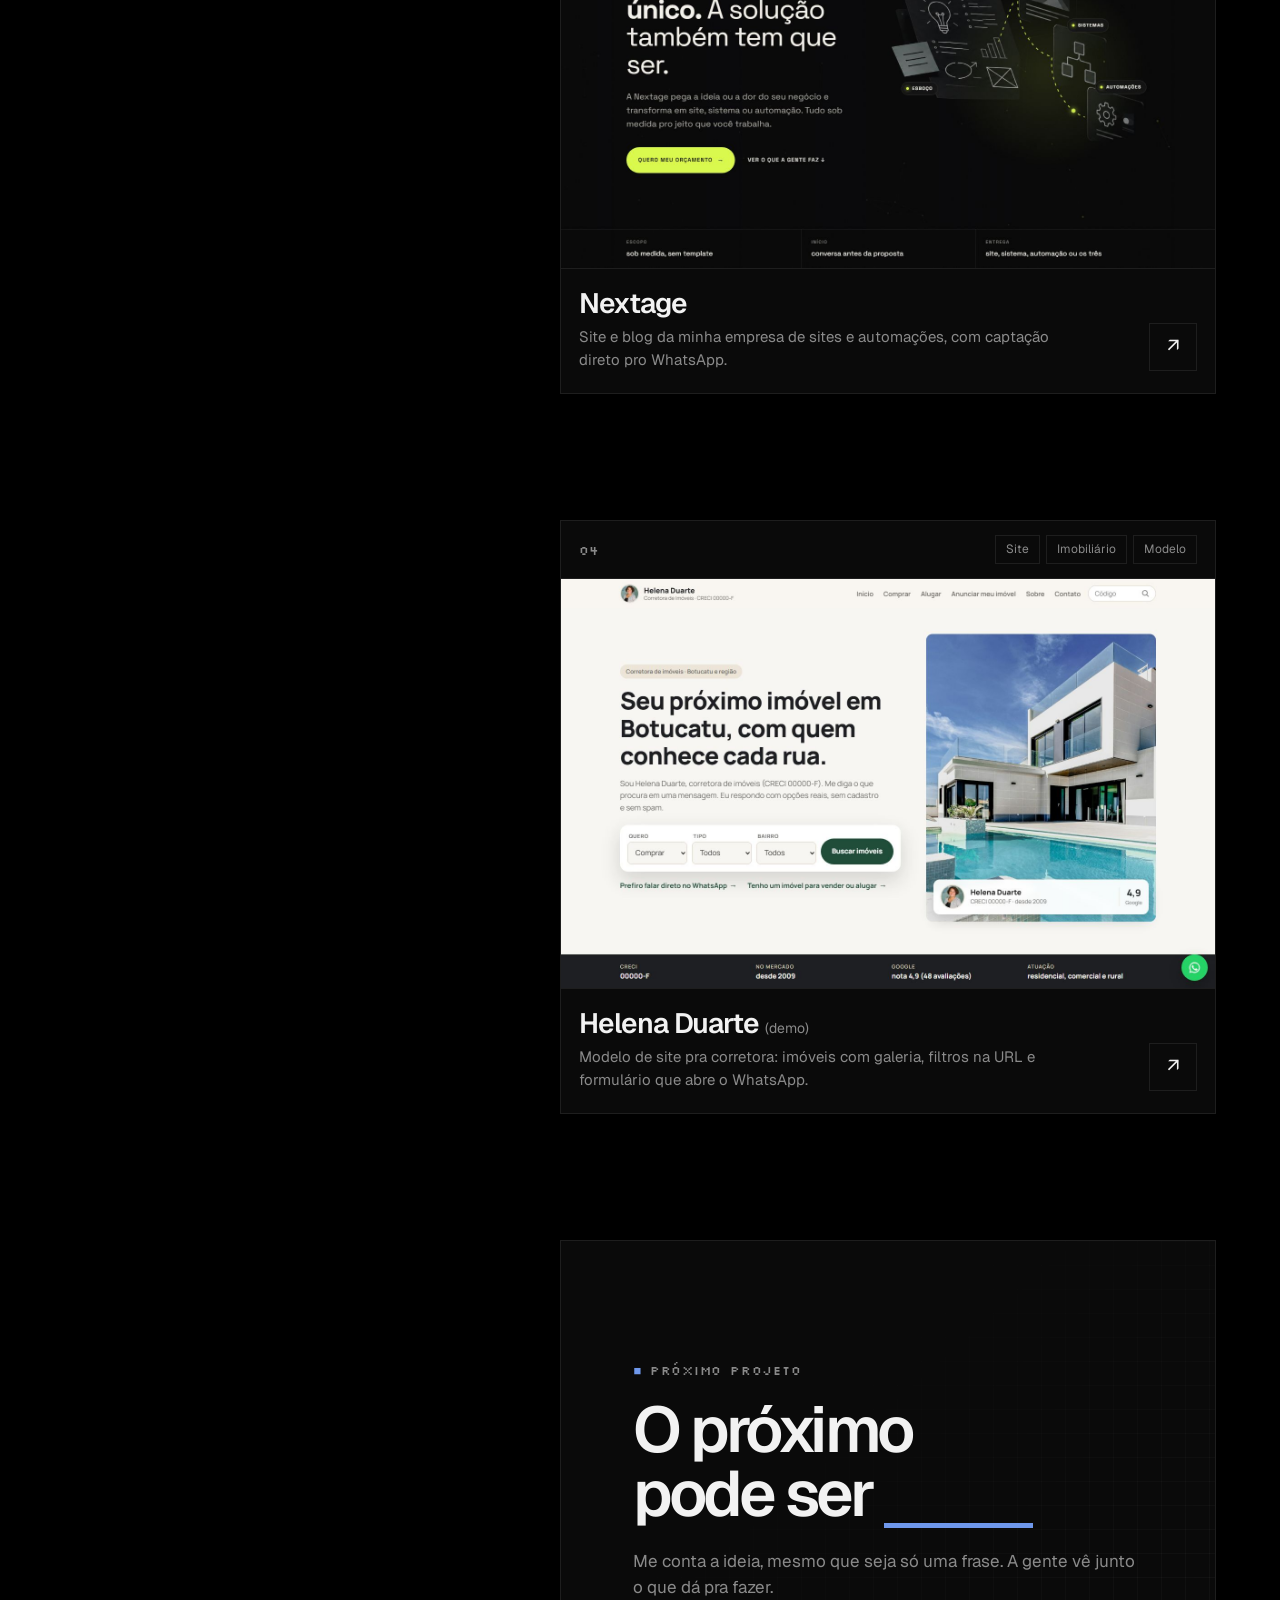
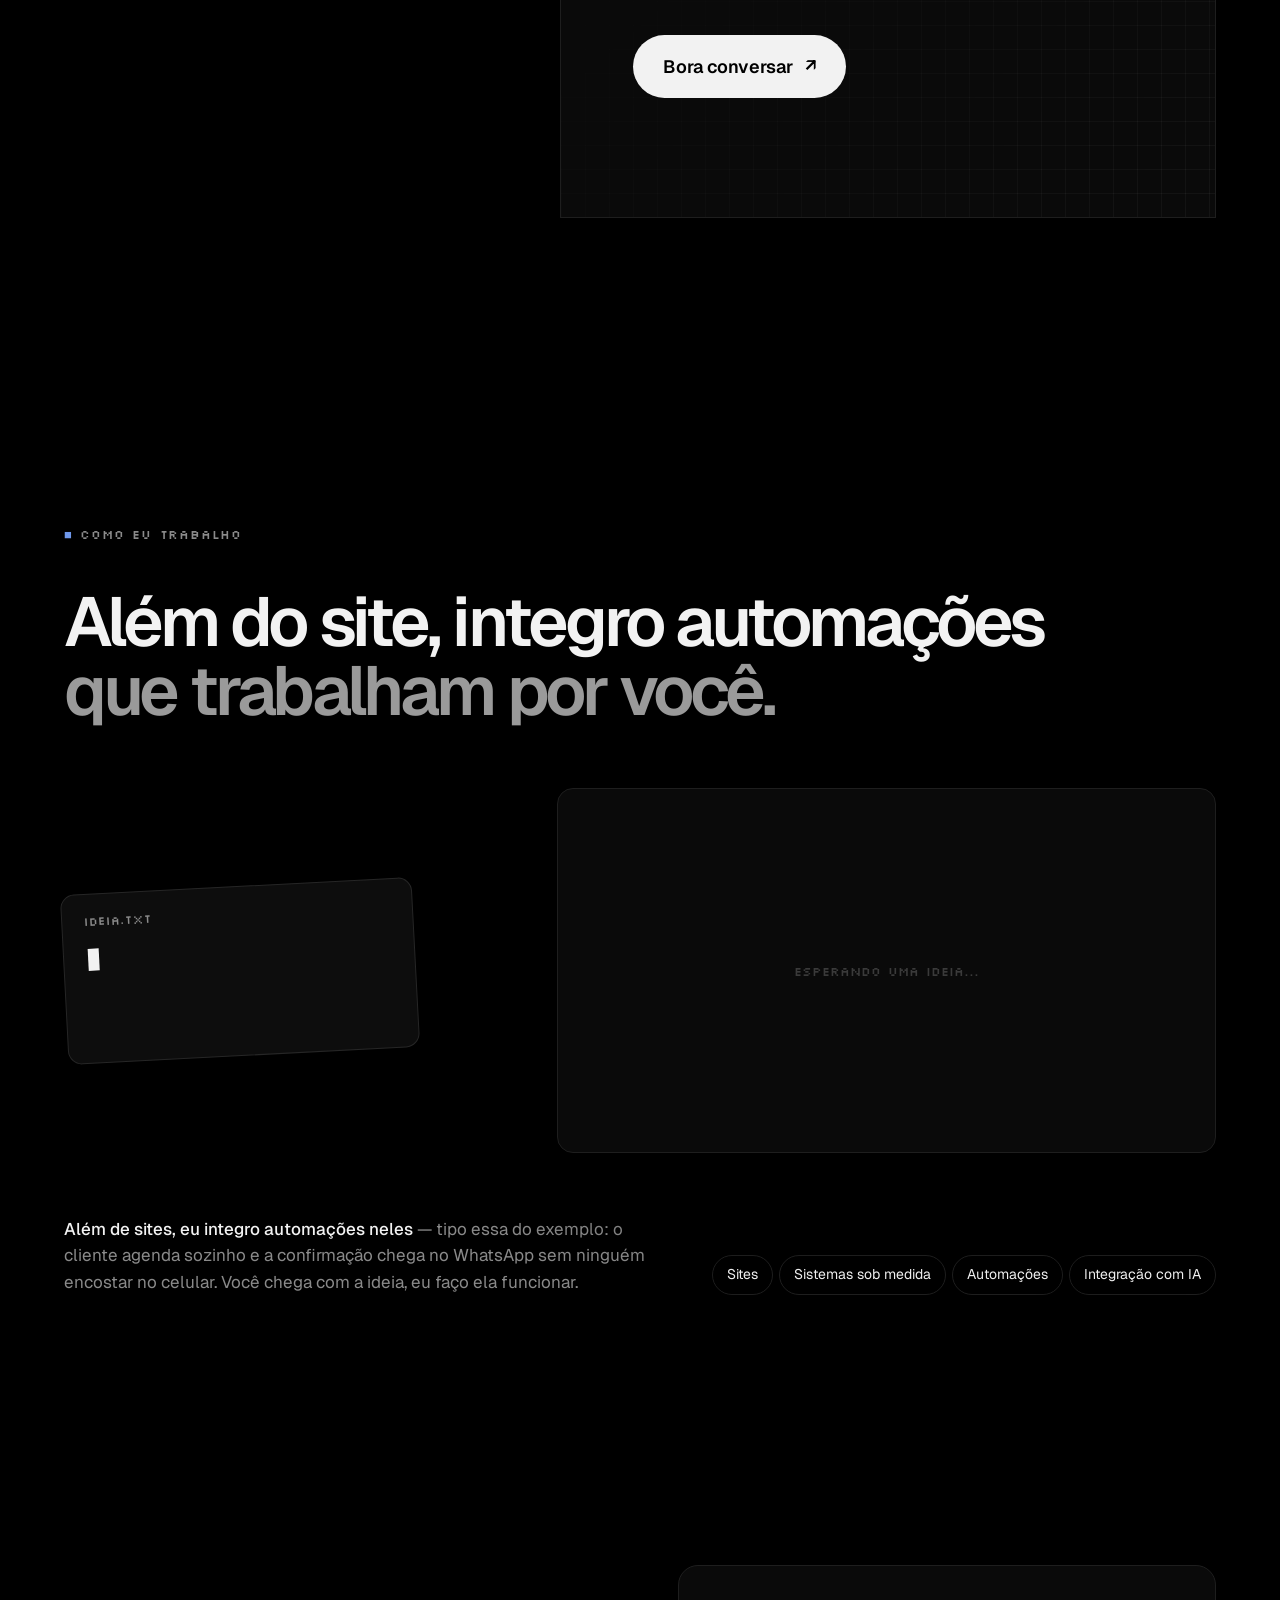
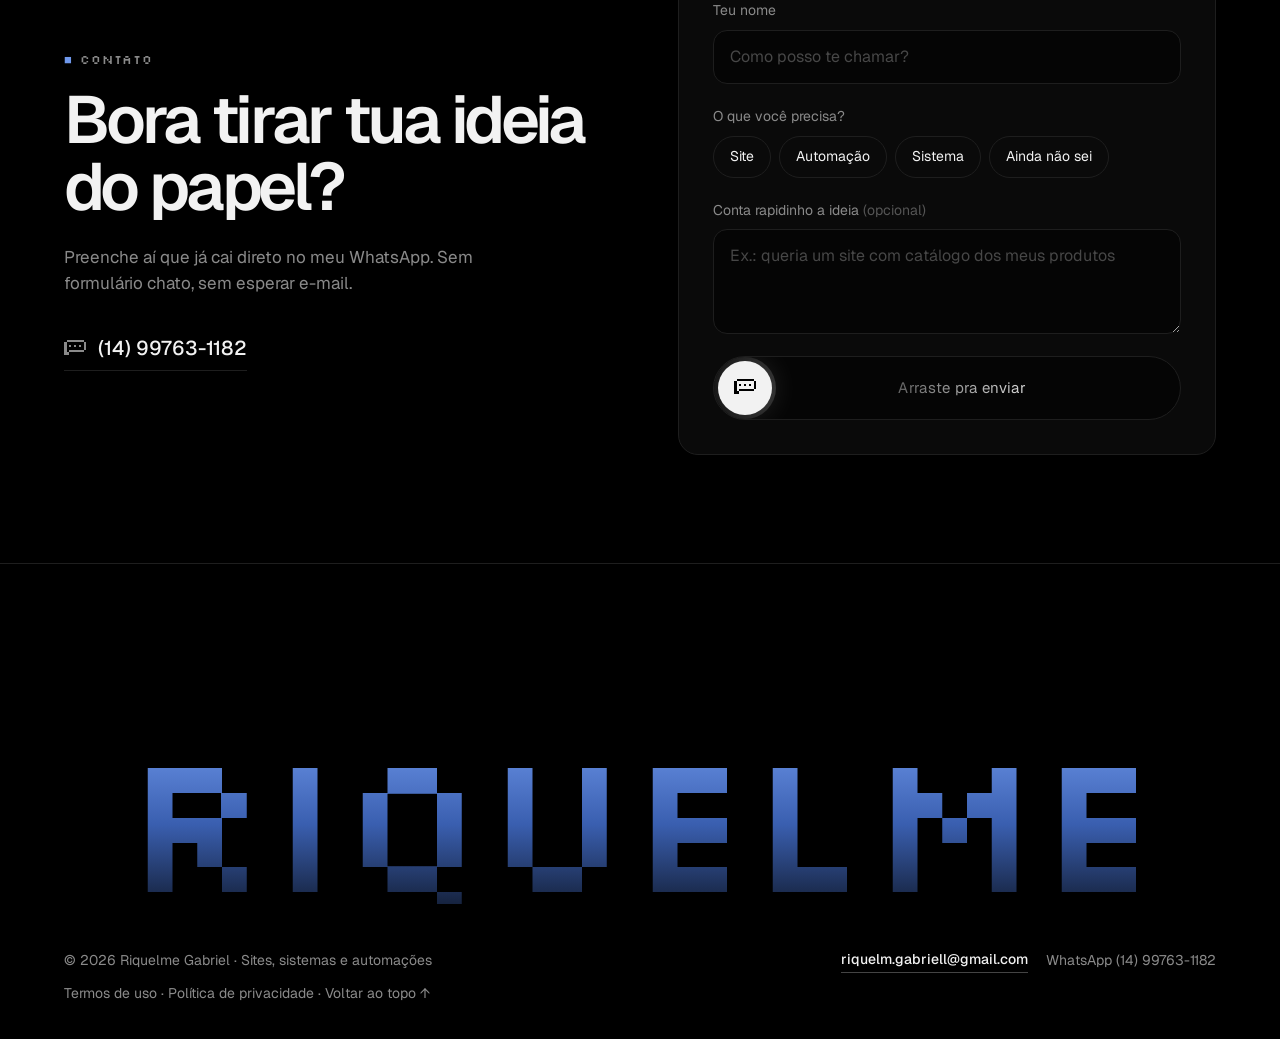
==== commit 19272db6: "Lapidação: rodapé, e-mail, falas do boneco, animação do CTA e ajustes no celular Co-Authored-By: Cla" ====
--- a/index.html
+++ b/index.html
@@ -57,7 +57,7 @@
 
     <!-- ===== VEJA MEU TRABALHO ===== -->
     <section class="gigante" id="trabalho" aria-label="Veja meu trabalho">
-      <p class="gigante__linha" data-perch="sit" data-perch-x="0.88" data-perch-dy="0.27" data-say="olha só o que eu fiz">Veja meu</p>
+      <p class="gigante__linha" data-perch="sit" data-perch-x="0.88" data-perch-dy="0.27" data-say="alguns dos meus trabalhos">Veja meu</p>
       <p class="gigante__linha gigante__linha--azul">trabalho</p>
     </section>
 
@@ -107,7 +107,7 @@
           </div>
         </article>
 
-        <article class="card" style="--i:2" data-perch="sit" data-perch-x="0.84" data-say="o site da minha empresa">
+        <article class="card" style="--i:2" data-perch="sit" data-perch-x="0.84" data-say="tem blog e cai direto no zap">
           <div class="card__topo">
             <span class="card__num">03</span>
             <ul class="tags"><li>Site</li><li>Blog</li><li>SEO</li></ul>
@@ -124,7 +124,7 @@
           </div>
         </article>
 
-        <article class="card" style="--i:3" data-perch="sit" data-perch-x="0.84" data-say="esse aqui é demo">
+        <article class="card" style="--i:3" data-perch="sit" data-perch-x="0.84" data-say="site pronto pra vender imóvel">
           <div class="card__topo">
             <span class="card__num">04</span>
             <ul class="tags"><li>Site</li><li>Imobiliário</li><li>Modelo</li></ul>
@@ -144,7 +144,7 @@
         <article class="card card--cta" style="--i:4" data-perch="point" data-perch-x="0.16" data-say="bora fazer o seu?">
           <div class="card__cta">
             <p class="rotulo">Próximo projeto</p>
-            <h3>O próximo<br>pode ser o seu.</h3>
+            <h3>O próximo<br>pode ser <span class="cta__seu">o seu.</span></h3>
             <p>Me conta a ideia, mesmo que seja só uma frase. A gente vê junto o que dá pra fazer.</p>
             <a class="btn btn--grande" data-whats="Opa, Riquelme! Vi teus projetos e queria conversar sobre o meu." href="#">Bora conversar <span aria-hidden="true">↗</span></a>
           </div>
@@ -156,9 +156,9 @@
     <section class="ideias" id="ideias">
       <div class="ideias__palco">
         <p class="rotulo">Como eu trabalho</p>
-        <h2 class="ideias__titulo" aria-label="Boas ideias ficam melhores quando viram site.">
-          <span class="p">Boas</span> <span class="p">ideias</span> <span class="p">ficam</span> <span class="p">melhores</span>
-          <span class="p p--azul">quando</span> <span class="p p--azul">viram</span> <span class="p p--azul">site.</span>
+        <h2 class="ideias__titulo" aria-label="Além do site, integro automações que trabalham por você.">
+          <span class="p">Além</span> <span class="p">do</span> <span class="p">site,</span> <span class="p">integro</span> <span class="p">automações</span>
+          <span class="p p--azul">que</span> <span class="p p--azul">trabalham</span> <span class="p p--azul">por</span> <span class="p p--azul">você.</span>
         </h2>
 
         <div class="ideias__cena">
@@ -169,7 +169,7 @@
 
           <div class="ideias__seta" aria-hidden="true"></div>
 
-          <div class="mock" aria-hidden="true" data-perch="point" data-perch-x="0.9" data-face="left" data-say="olha a ideia virando site">
+          <div class="mock" aria-hidden="true" data-perch="point" data-perch-x="0.9" data-face="left" data-say="olha a automação trabalhando">
             <p class="mock__vazio">esperando uma ideia...</p>
             <div class="mock__barra" data-passo="0.44"><i></i><i></i><i></i><span>studiobella.com.br</span></div>
             <div class="mock__corpo" data-passo="0.47">
@@ -258,7 +258,10 @@
     <p class="rodape__marca" data-perch="sit" data-perch-x="0.95" data-perch-dy="0.16" data-say="valeu pela visita!">RIQUELME</p>
     <div class="rodape__linha">
       <p>© <span id="ano"></span> Riquelme Gabriel · Sites, sistemas e automações</p>
-      <p><a data-whats href="#">WhatsApp</a> · <a href="mailto:riquel.gabriell@gmail.com">riquel.gabriell@gmail.com</a></p>
+      <p class="rodape__contato">
+        <a href="mailto:riquelm.gabriell@gmail.com">riquelm.gabriell@gmail.com</a>
+        <a data-whats href="#">WhatsApp (14) 99763-1182</a>
+      </p>
       <p><a href="termos.html">Termos de uso</a> · <a href="privacidade.html">Política de privacidade</a> · <a href="#topo">Voltar ao topo ↑</a></p>
     </div>
   </footer>
--- a/assets/css/style.css
+++ b/assets/css/style.css
@@ -296,6 +296,24 @@
 }
 .card__cta { position: relative; padding: clamp(32px, 6vw, 72px); min-height: min(64vh, 620px); display: grid; align-content: center; justify-items: start; }
 .card__cta h3 { font-size: clamp(40px, 5vw, 76px); letter-spacing: -0.055em; margin-bottom: 22px; }
+/* CTA: um brilho passa devagar pelo título de tempos em tempos... */
+.card__cta h3 {
+  background: linear-gradient(105deg, var(--texto) 42%, #ffffff 47%, #b9cdf6 50%, #ffffff 53%, var(--texto) 58%);
+  background-size: 260% 100%;
+  background-position: 100% 0;
+  -webkit-background-clip: text; background-clip: text; color: transparent;
+}
+.card__cta.on h3 { animation: cta-brilho 5.5s ease-in-out .9s infinite; }
+/* ...e um sublinhado azul em pixel se desenha embaixo de "o seu." */
+.cta__seu { position: relative; display: inline-block; }
+.cta__seu::after {
+  content: ''; position: absolute; left: 0; right: .12em; bottom: -.04em; height: .085em;
+  background: var(--azul);
+  transform: scaleX(0); transform-origin: 0 50%;
+  transition: transform .7s steps(9) .35s;
+}
+.card__cta.on .cta__seu::after { transform: scaleX(1); }
+@keyframes cta-brilho { 0% { background-position: 100% 0; } 35%, 100% { background-position: 0% 0; } }
 .card__cta p:not(.rotulo) { color: var(--apagado); max-width: 30em; margin-bottom: 34px; }
 
 /* ---------- Ideias (anima sozinha quando aparece) ---------- */
@@ -526,8 +544,13 @@
   -webkit-background-clip: text; background-clip: text; color: transparent;
   letter-spacing: -0.02em;
 }
-.rodape__linha { display: flex; justify-content: space-between; gap: 10px 24px; flex-wrap: wrap; color: var(--apagado); font-size: 14px; }
+.rodape__linha { display: flex; justify-content: space-between; gap: 10px 24px; flex-wrap: wrap; color: var(--apagado); font-size: 14px; align-items: center; }
 .rodape__linha a:hover { color: var(--texto); }
+/* e-mail e WhatsApp juntos, e-mail em destaque */
+.rodape__contato { display: flex; flex-wrap: wrap; align-items: center; gap: 6px 18px; }
+.rodape__contato a { color: var(--texto); }
+.rodape__contato a:first-child { font-weight: 500; border-bottom: 1px solid #444; padding-bottom: 1px; }
+.rodape__contato a + a { color: var(--apagado); }
 
 /* ---------- Mascote ---------- */
 .mascote {
@@ -597,6 +620,7 @@
   .projetos__lista { gap: 8vh; }
   .card { top: calc(84px + var(--i) * 10px); }
   .card__cta { min-height: 380px; }
+  .rodape__linha { flex-direction: column; align-items: flex-start; gap: 14px; }
   .ideias__palco { padding-top: 12vh; padding-bottom: 4vh; gap: 5vh; }
   .ideias__palco > .rotulo { margin-bottom: -5vh; }
   .ideias__cena { grid-template-columns: 1fr; gap: 18px; }
@@ -619,7 +643,16 @@
   .card__base { padding: 16px 14px 18px; gap: 14px; }
   .card__base h3 { font-size: 22px; }
   .card__seta { width: 40px; height: 40px; }
-  .mascote__balao { font-size: 11px; white-space: normal; width: max-content; max-width: 140px; }
+  .mascote__balao { font-size: 11px; white-space: normal; width: max-content; max-width: 160px; }
+}
+
+@media (max-width: 720px) {
+  .mascote__balao,
+  .balao-esq .mascote__balao { bottom: calc(100% + 12px); left: 0; right: auto; transform-origin: 0 100%; }
+  .balao-esq .mascote__balao { left: auto; right: 0; transform-origin: 100% 100%; }
+  .mascote__balao::after,
+  .balao-esq .mascote__balao::after { left: 14px; right: auto; translate: 0 3px; box-shadow: none; }
+  .balao-esq .mascote__balao::after { left: auto; right: 14px; }
 }
 
 @media (prefers-reduced-motion: reduce) {
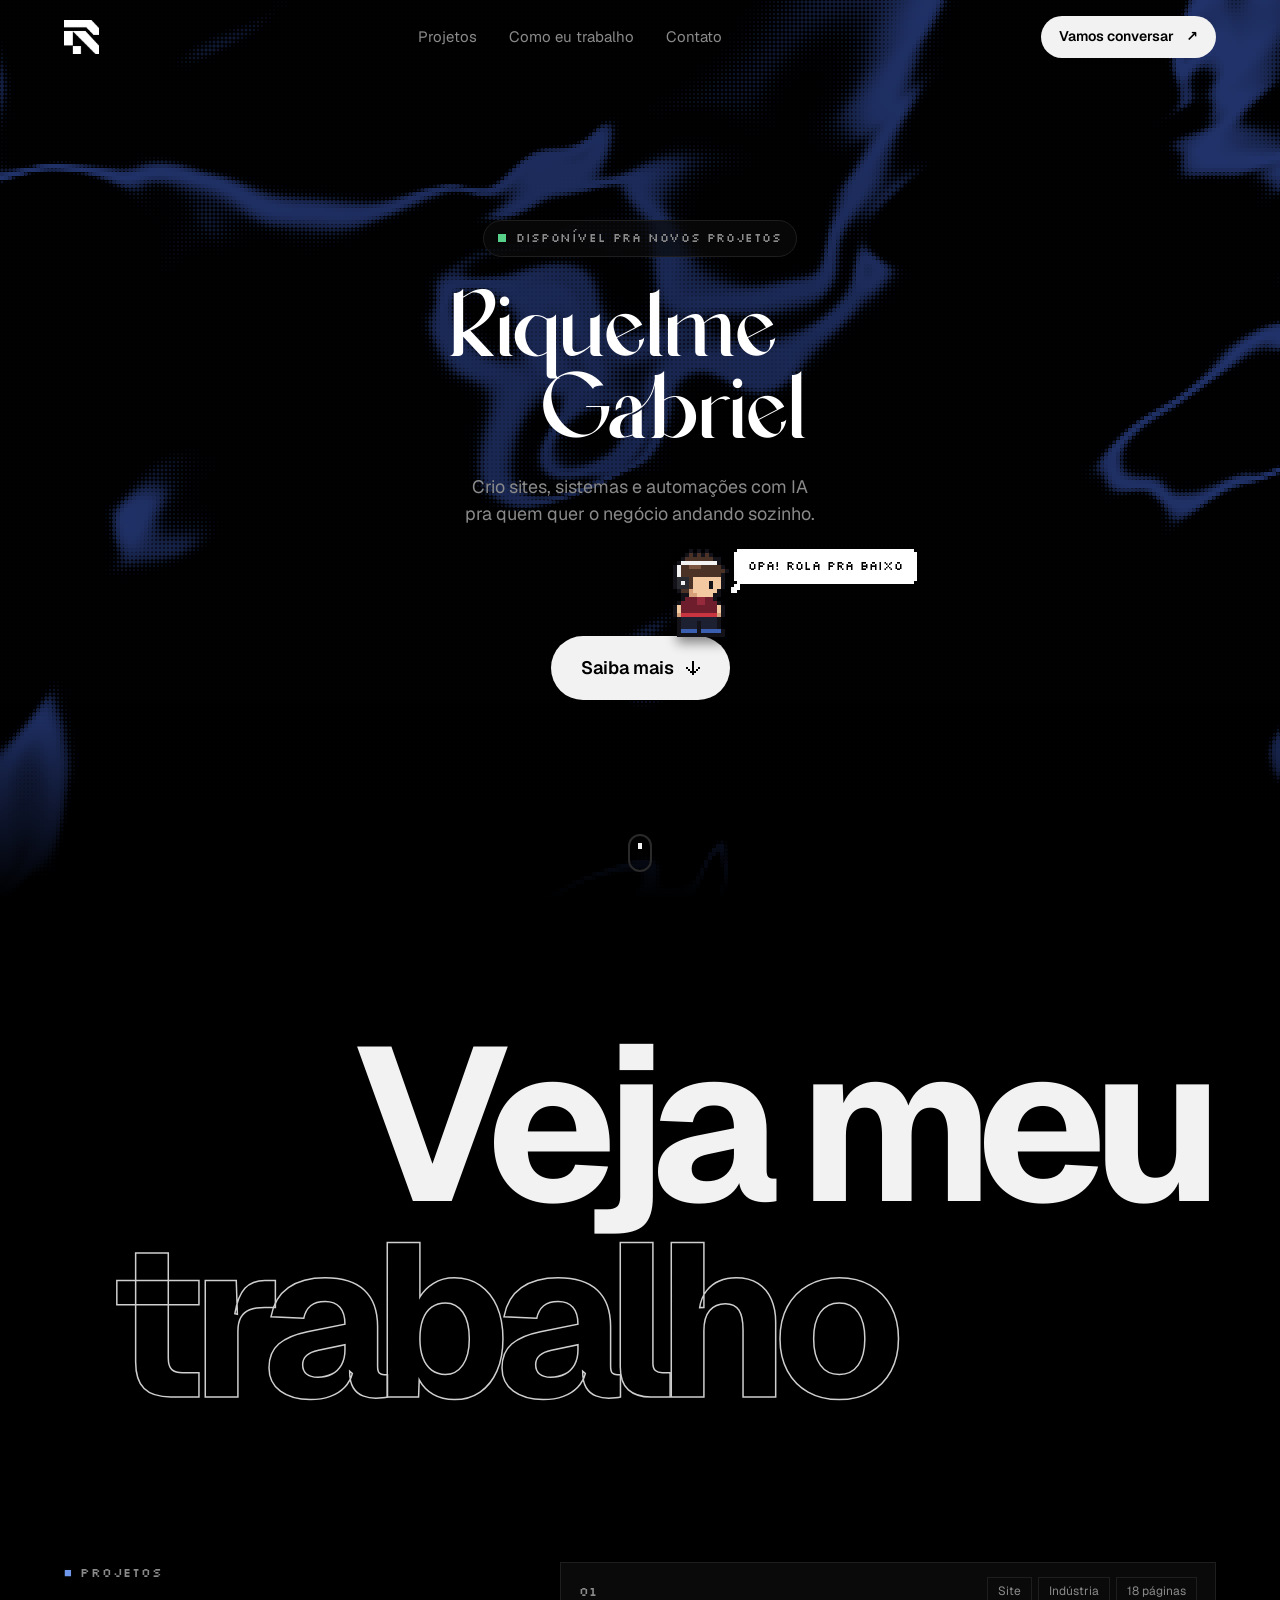
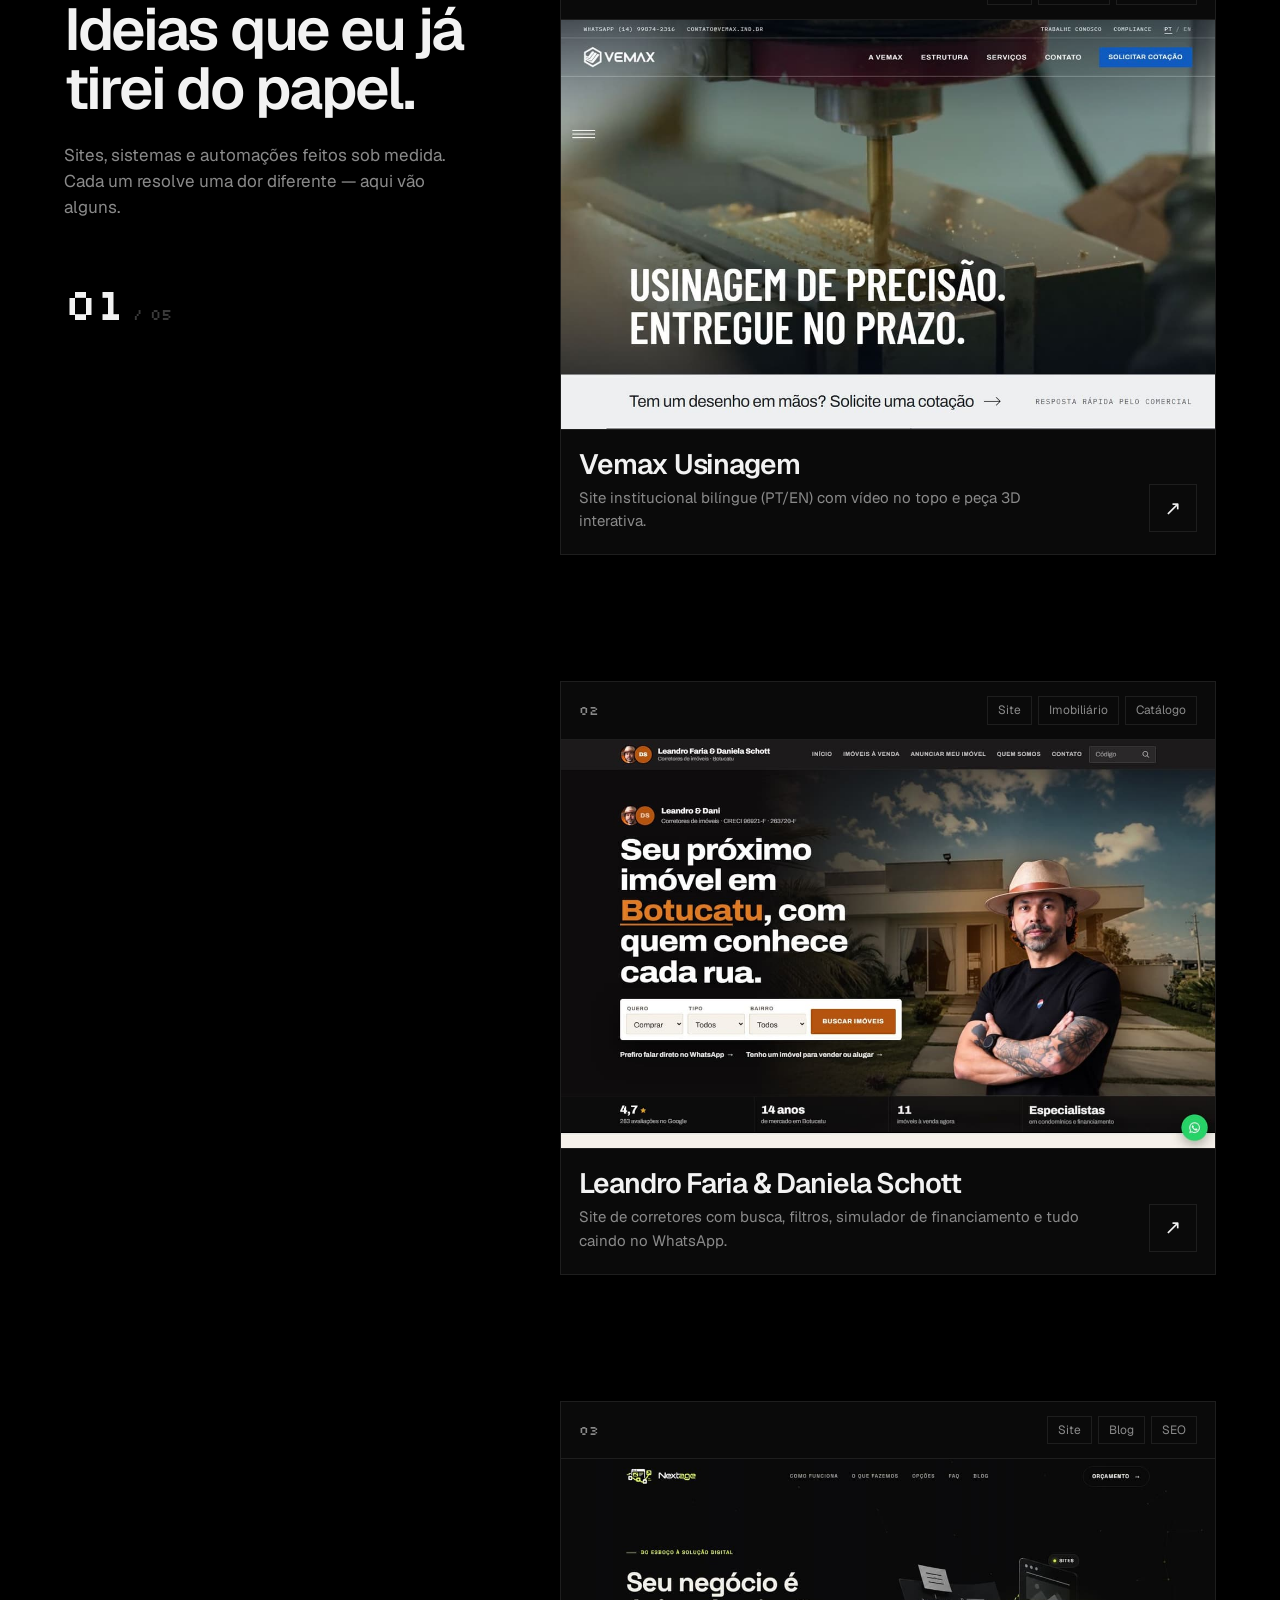
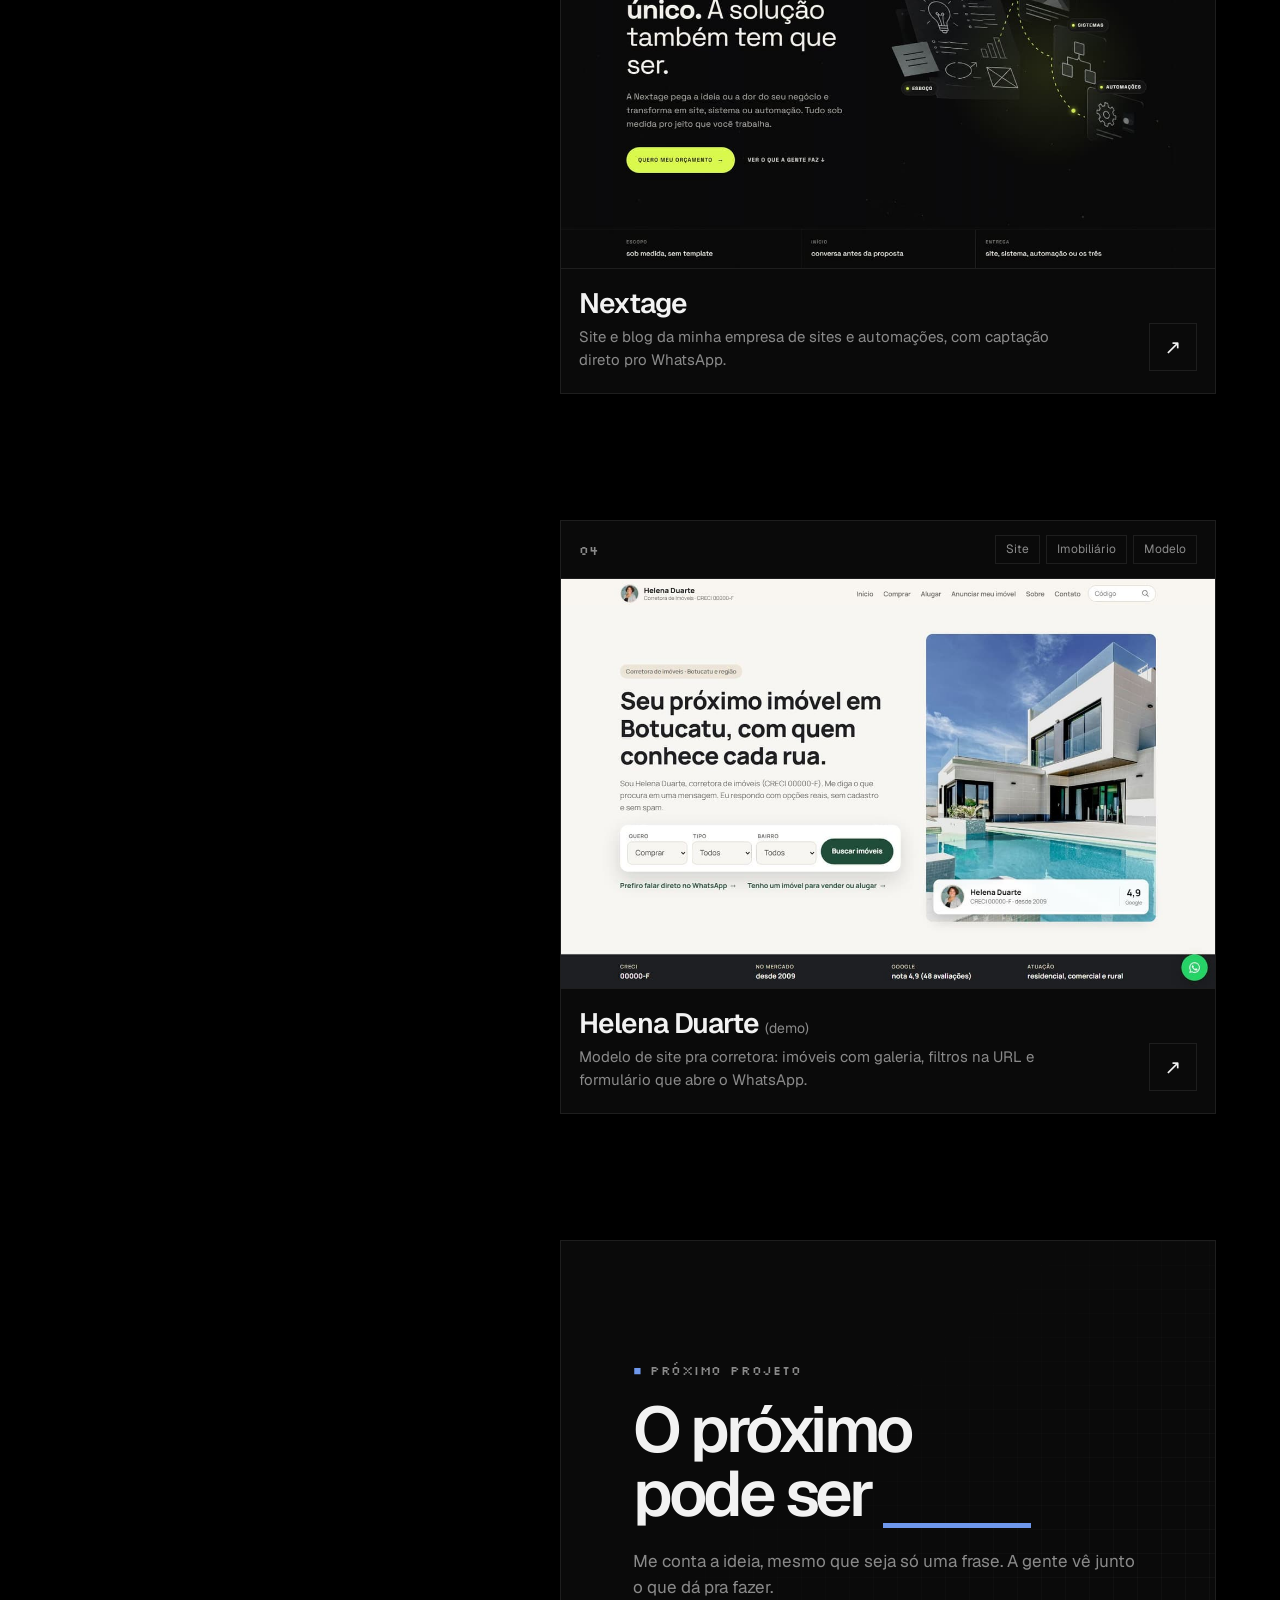
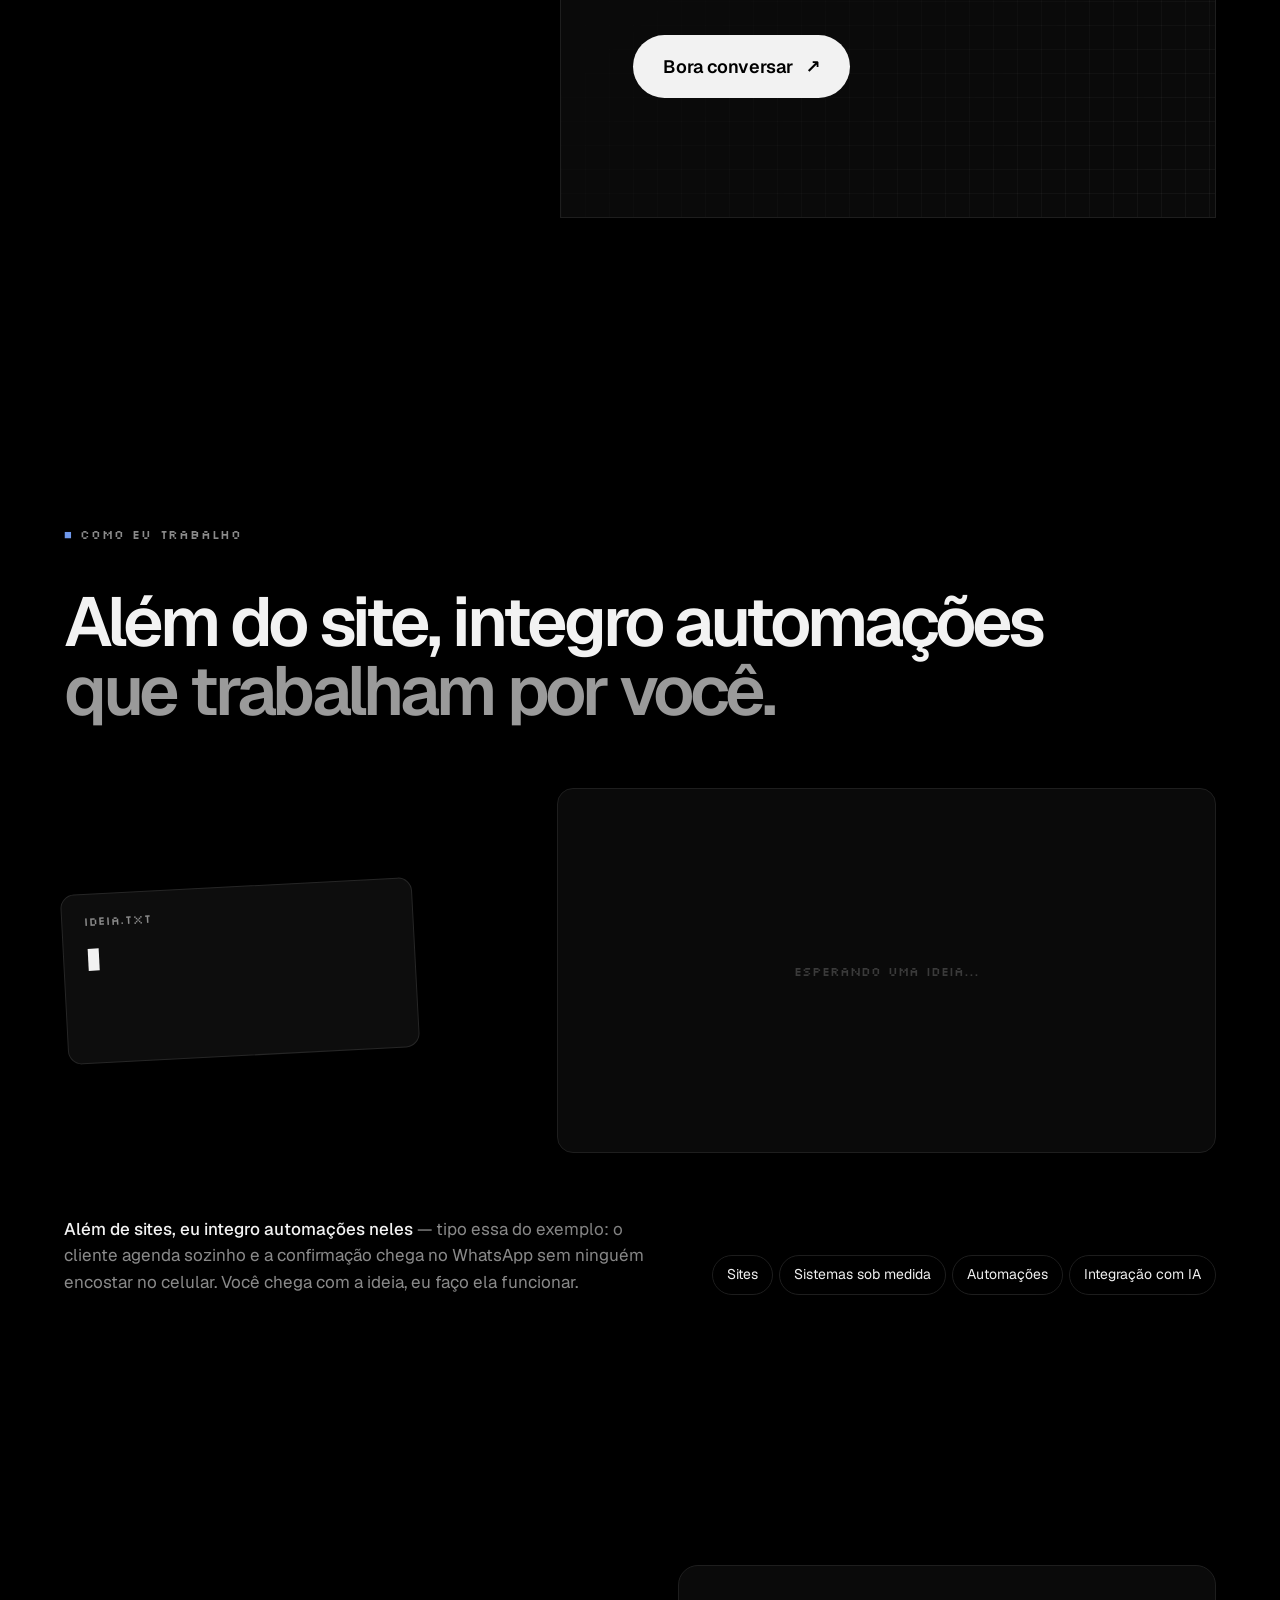
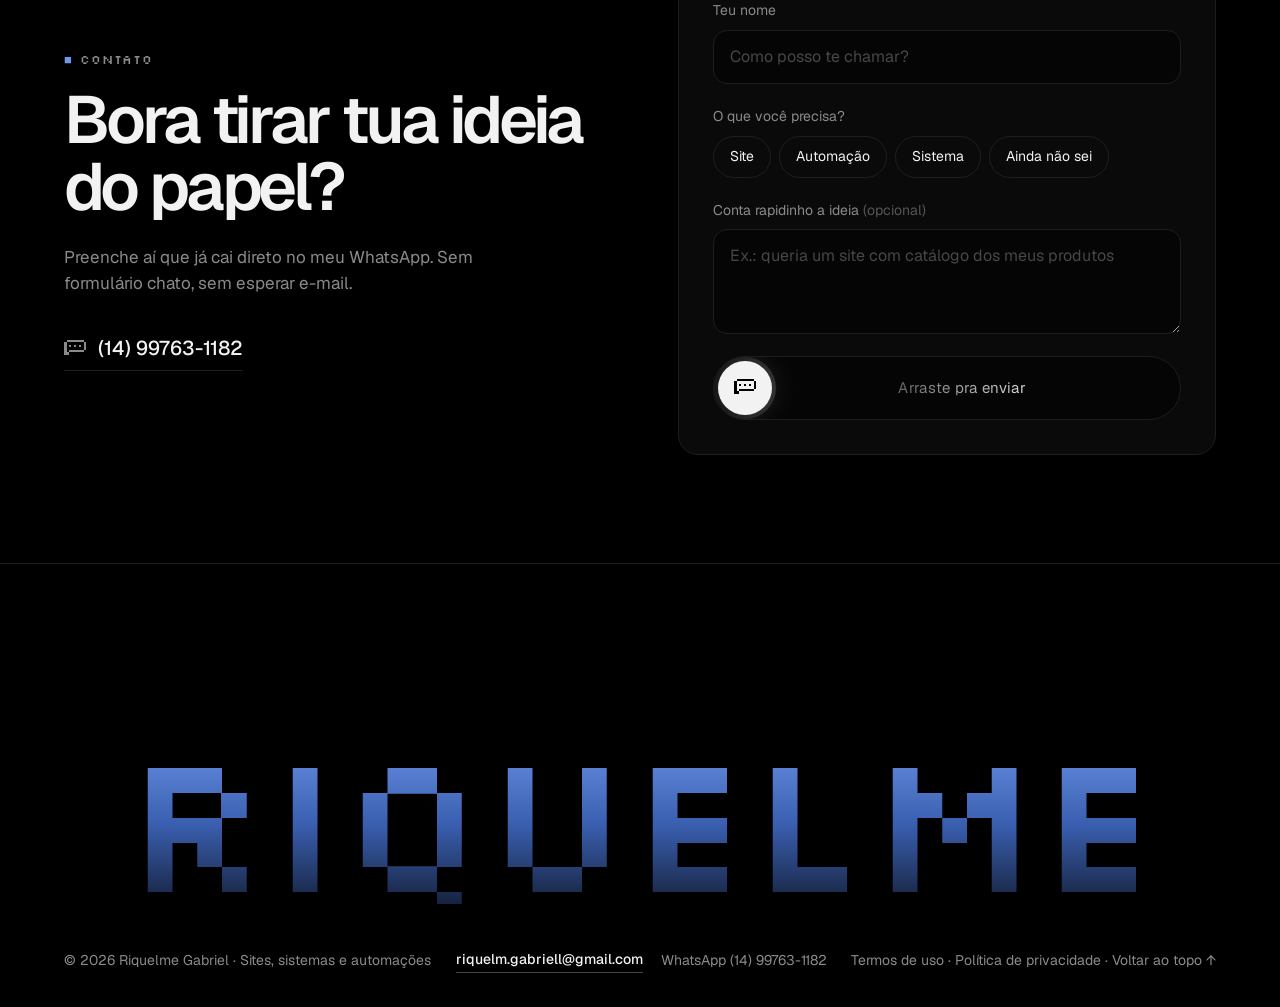
==== commit 4bfc9928: "Auditoria: cabeçalhos de segurança (CSP), fontes locais, imagens menores, SEO (canonical, og, sitema" ====
--- a/index.html
+++ b/index.html
@@ -9,17 +9,15 @@
   <meta property="og:title" content="Riquelme Gabriel — Sites, sistemas e automações">
   <meta property="og:description" content="Boas ideias ficam melhores quando viram site.">
   <meta property="og:type" content="website">
+  <meta property="og:url" content="https://riquelmegabriel.vercel.app/">
+  <meta property="og:locale" content="pt_BR">
+  <meta property="og:image" content="https://riquelmegabriel.vercel.app/assets/img/og.png">
+  <meta name="twitter:card" content="summary_large_image">
+  <link rel="canonical" href="https://riquelmegabriel.vercel.app/">
   <link rel="icon" href="assets/img/favicon.svg" type="image/svg+xml">
-  <link rel="preconnect" href="https://fonts.googleapis.com">
-  <link rel="preconnect" href="https://fonts.gstatic.com" crossorigin>
-  <link href="https://fonts.googleapis.com/css2?family=Geist:wght@300;400;500;600;700&family=Silkscreen&display=swap" rel="stylesheet">
+  <link rel="preload" href="assets/fonts/geist-latin.woff2" as="font" type="font/woff2" crossorigin>
   <link rel="stylesheet" href="assets/css/style.css">
-  <script>
-    // ===== CONFIG — troque aqui =====
-    window.SITE = {
-      whatsapp: '5514997631182', // só números, com 55 + DDD
-    };
-  </script>
+  <script src="assets/js/config.js"></script>
 </head>
 <body>
 
--- a/assets/css/style.css
+++ b/assets/css/style.css
@@ -2,6 +2,11 @@
    Portfólio Riquelme Gabriel
    Preto de verdade + branco. Azul só em detalhe pequeno.
    ============================================================ */
+/* Fontes Geist e Silkscreen auto-hospedadas (sem Google Fonts) */
+@font-face{font-family:'Geist';font-style:normal;font-weight:300 700;font-display:swap;src:url('../fonts/geist-latin-ext.woff2') format('woff2');unicode-range:U+0100-02BA,U+02BD-02C5,U+02C7-02CC,U+02CE-02D7,U+02DD-02FF,U+0304,U+0308,U+0329,U+1D00-1DBF,U+1E00-1E9F,U+1EF2-1EFF,U+2020,U+20A0-20AB,U+20AD-20C4,U+2113,U+2C60-2C7F,U+A720-A7FF}
+@font-face{font-family:'Geist';font-style:normal;font-weight:300 700;font-display:swap;src:url('../fonts/geist-latin.woff2') format('woff2');unicode-range:U+0000-00FF,U+0131,U+0152-0153,U+02BB-02BC,U+02C6,U+02DA,U+02DC,U+0304,U+0308,U+0329,U+2000-206F,U+20AC,U+2122,U+2191,U+2193,U+2212,U+2215,U+FEFF,U+FFFD}
+@font-face{font-family:'Silkscreen';font-style:normal;font-weight:400;font-display:swap;src:url('../fonts/silkscreen-latin-ext.woff2') format('woff2');unicode-range:U+0100-02BA,U+02BD-02C5,U+02C7-02CC,U+02CE-02D7,U+02DD-02FF,U+0304,U+0308,U+0329,U+1D00-1DBF,U+1E00-1E9F,U+1EF2-1EFF,U+2020,U+20A0-20AB,U+20AD-20C4,U+2113,U+2C60-2C7F,U+A720-A7FF}
+@font-face{font-family:'Silkscreen';font-style:normal;font-weight:400;font-display:swap;src:url('../fonts/silkscreen-latin.woff2') format('woff2');unicode-range:U+0000-00FF,U+0131,U+0152-0153,U+02BB-02BC,U+02C6,U+02DA,U+02DC,U+0304,U+0308,U+0329,U+2000-206F,U+20AC,U+2122,U+2191,U+2193,U+2212,U+2215,U+FEFF,U+FFFD}
 /* Fonte do nome: Agraham (demo, só uso pessoal — licença comercial em hishandstudio.com) */
 @font-face {
   font-family: 'Agraham';
@@ -192,7 +197,7 @@
   font-size: clamp(16px, 1.4vw, 19px);
   color: var(--apagado);
   max-width: 34em;
-  opacity: 0; animation: aparecer .9s 1.35s forwards;
+  opacity: 0; animation: aparecer .9s .9s forwards;
 }
 .hero__cta { position: relative; margin-top: 108px; display: inline-block; }
 .hero__cta .btn { opacity: 0; pointer-events: none; }
@@ -252,8 +257,11 @@
   border-radius: 0;
   transform-origin: 50% 0;
   transform: scale(calc(1 - var(--cobre, 0) * .06));
-  filter: brightness(calc(1 - var(--cobre, 0) * .55));
   box-shadow: 0 -24px 60px -10px rgba(0, 0, 0, .9);
+}
+.card::after {
+  content: ''; position: absolute; inset: 0; pointer-events: none;
+  background: #000; opacity: calc(var(--cobre, 0) * .55);
 }
 .card__topo {
   display: flex; align-items: center; justify-content: space-between; gap: 16px;
@@ -636,6 +644,7 @@
 }
 @media (max-width: 520px) {
   body { font-size: 16px; }
+  .rodape__marca { font-size: 17.4vw; letter-spacing: -0.045em; margin-top: 11vh; }
   .nav .btn { padding: 9px 14px; font-size: 13px; }
   .nav__nome { display: none; }
   .card__topo { padding: 12px 14px; }
@@ -643,7 +652,7 @@
   .card__base { padding: 16px 14px 18px; gap: 14px; }
   .card__base h3 { font-size: 22px; }
   .card__seta { width: 40px; height: 40px; }
-  .mascote__balao { font-size: 11px; white-space: normal; width: max-content; max-width: 160px; }
+  .mascote__balao { font-size: 10px; padding: 5px 8px; white-space: normal; width: max-content; max-width: 124px; }
 }
 
 @media (max-width: 720px) {
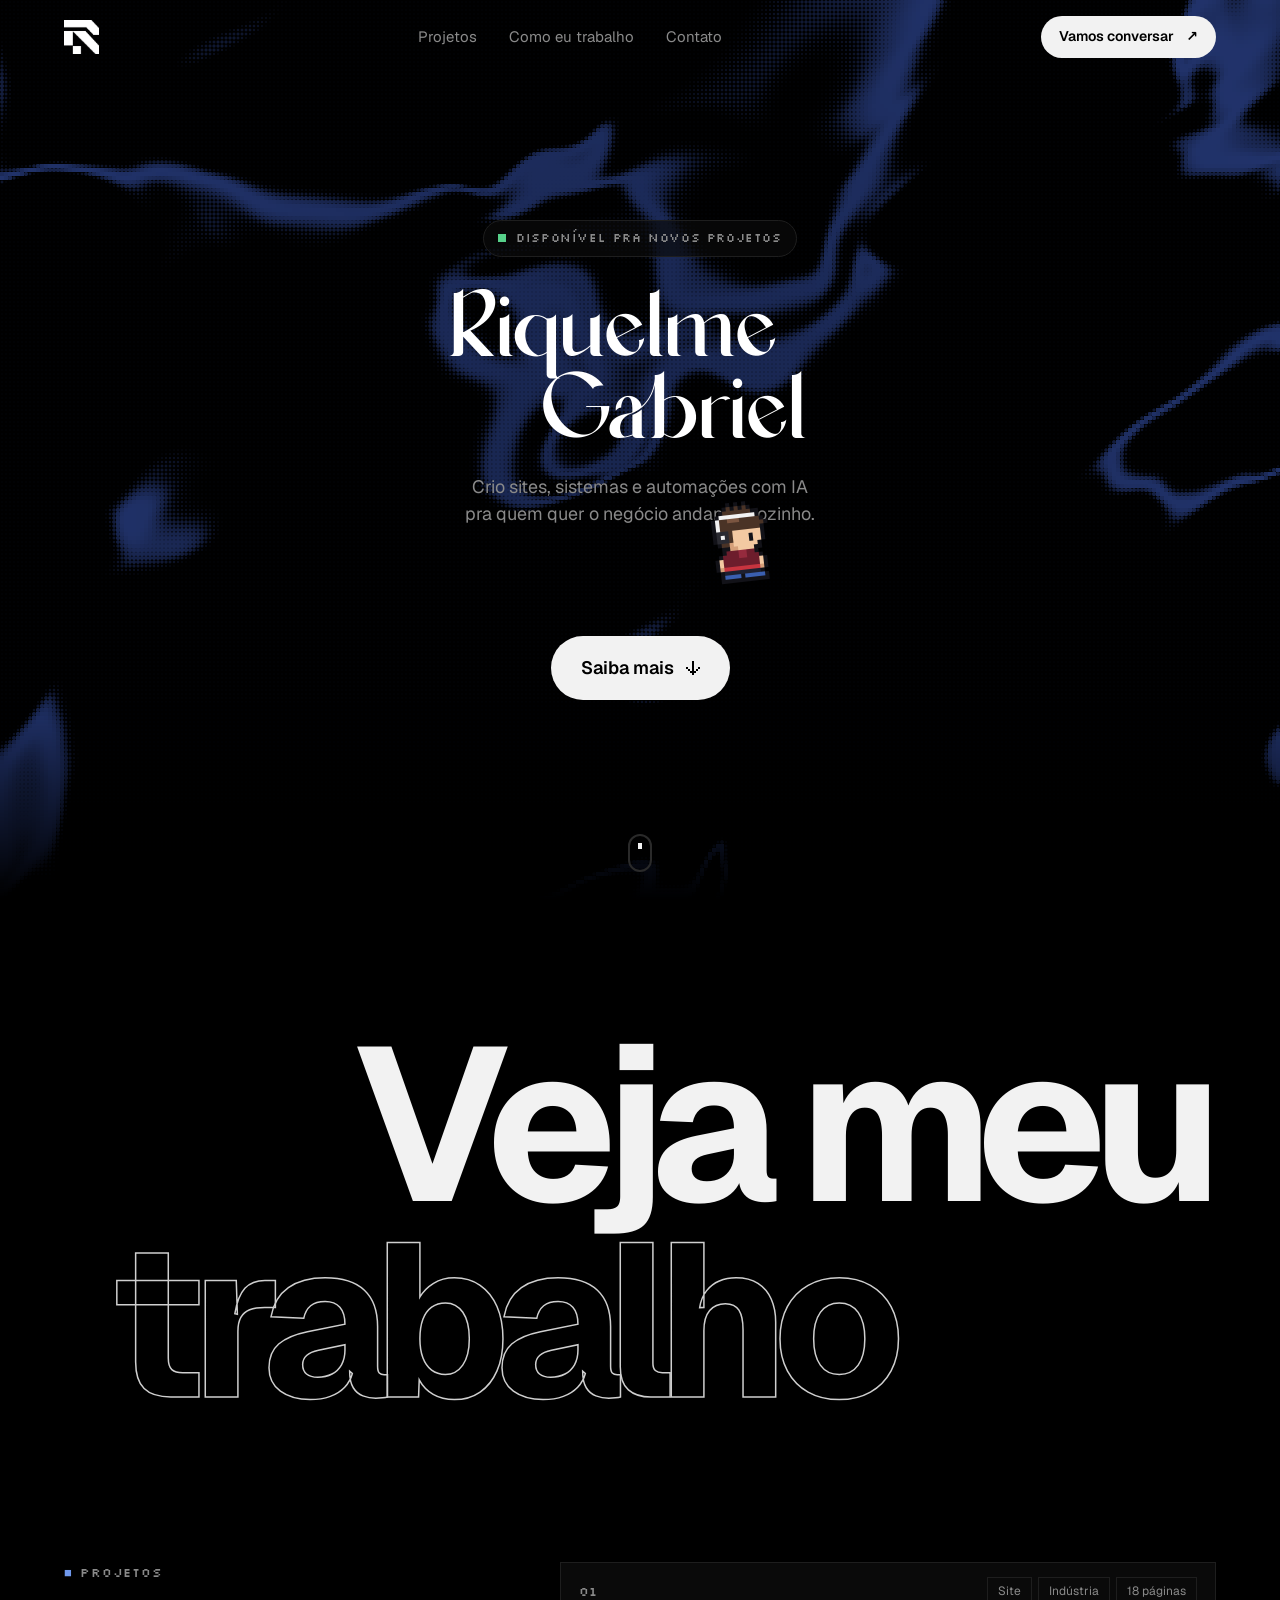
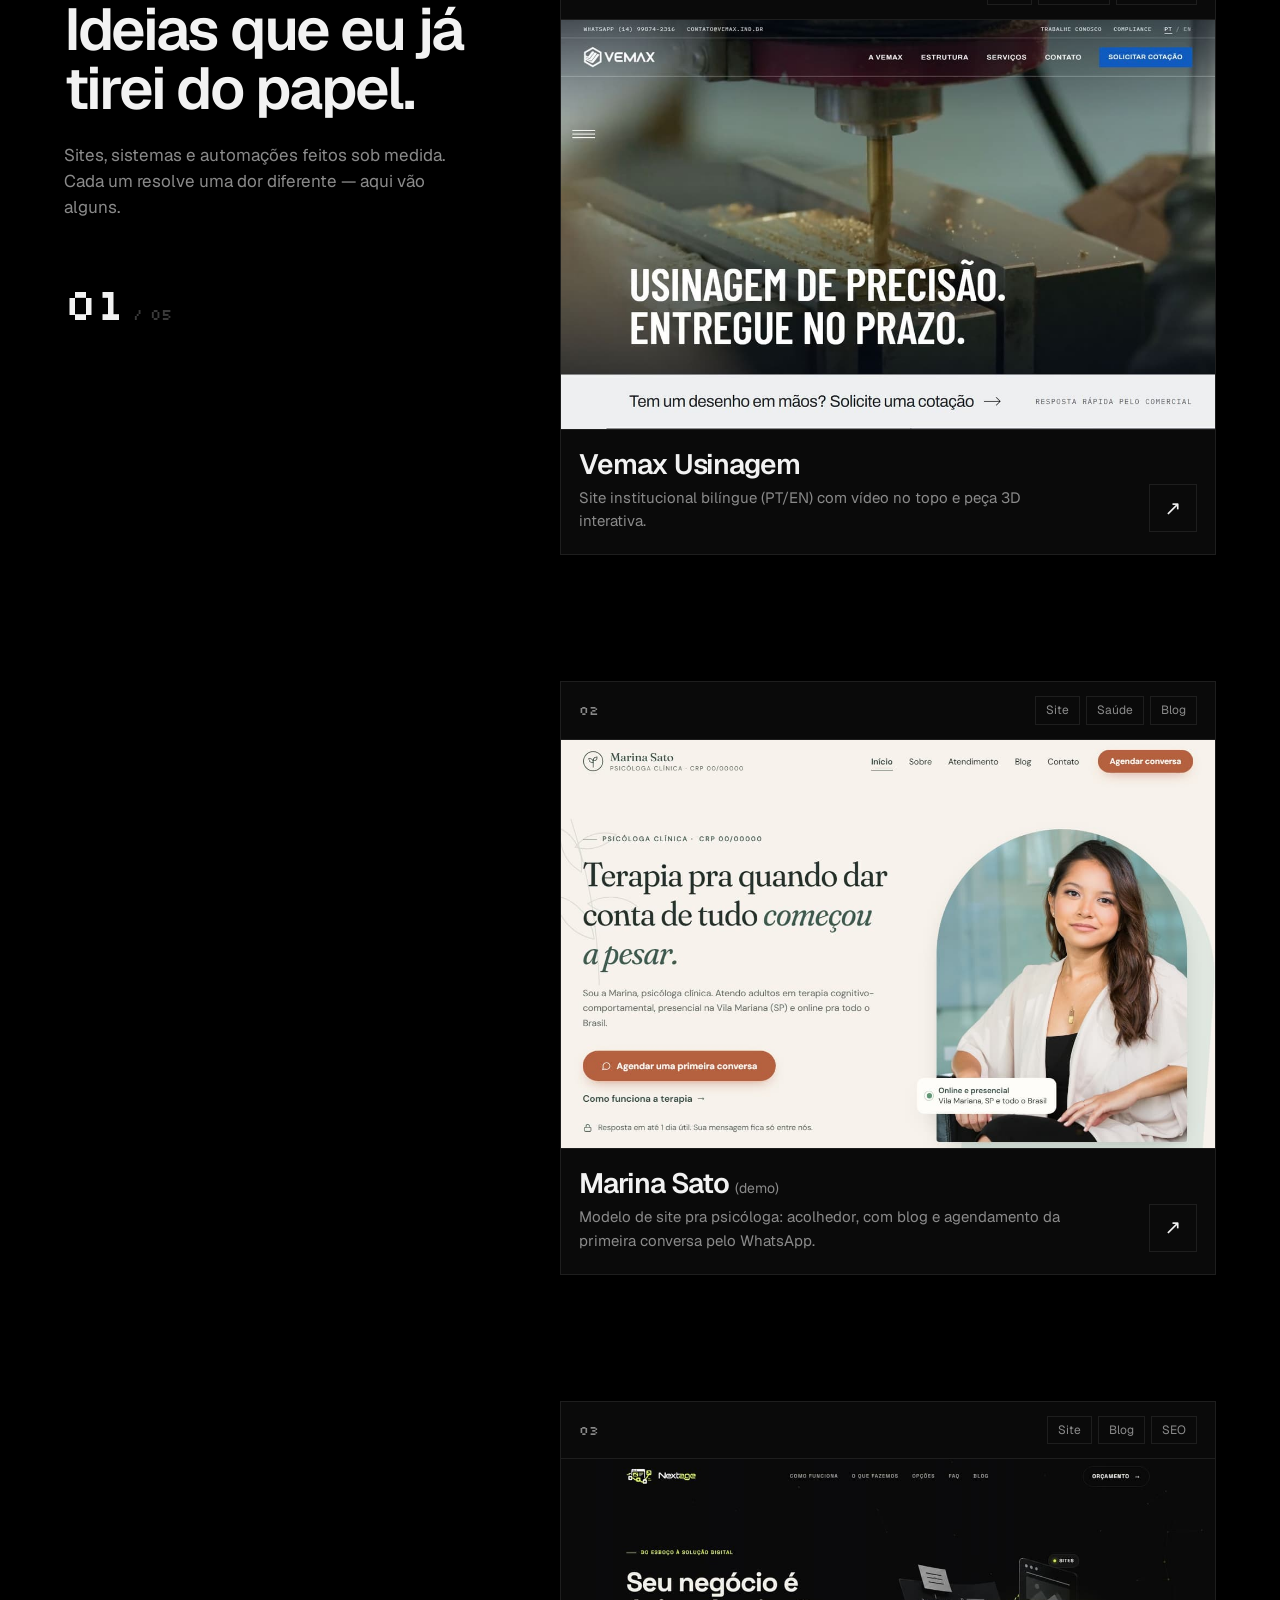
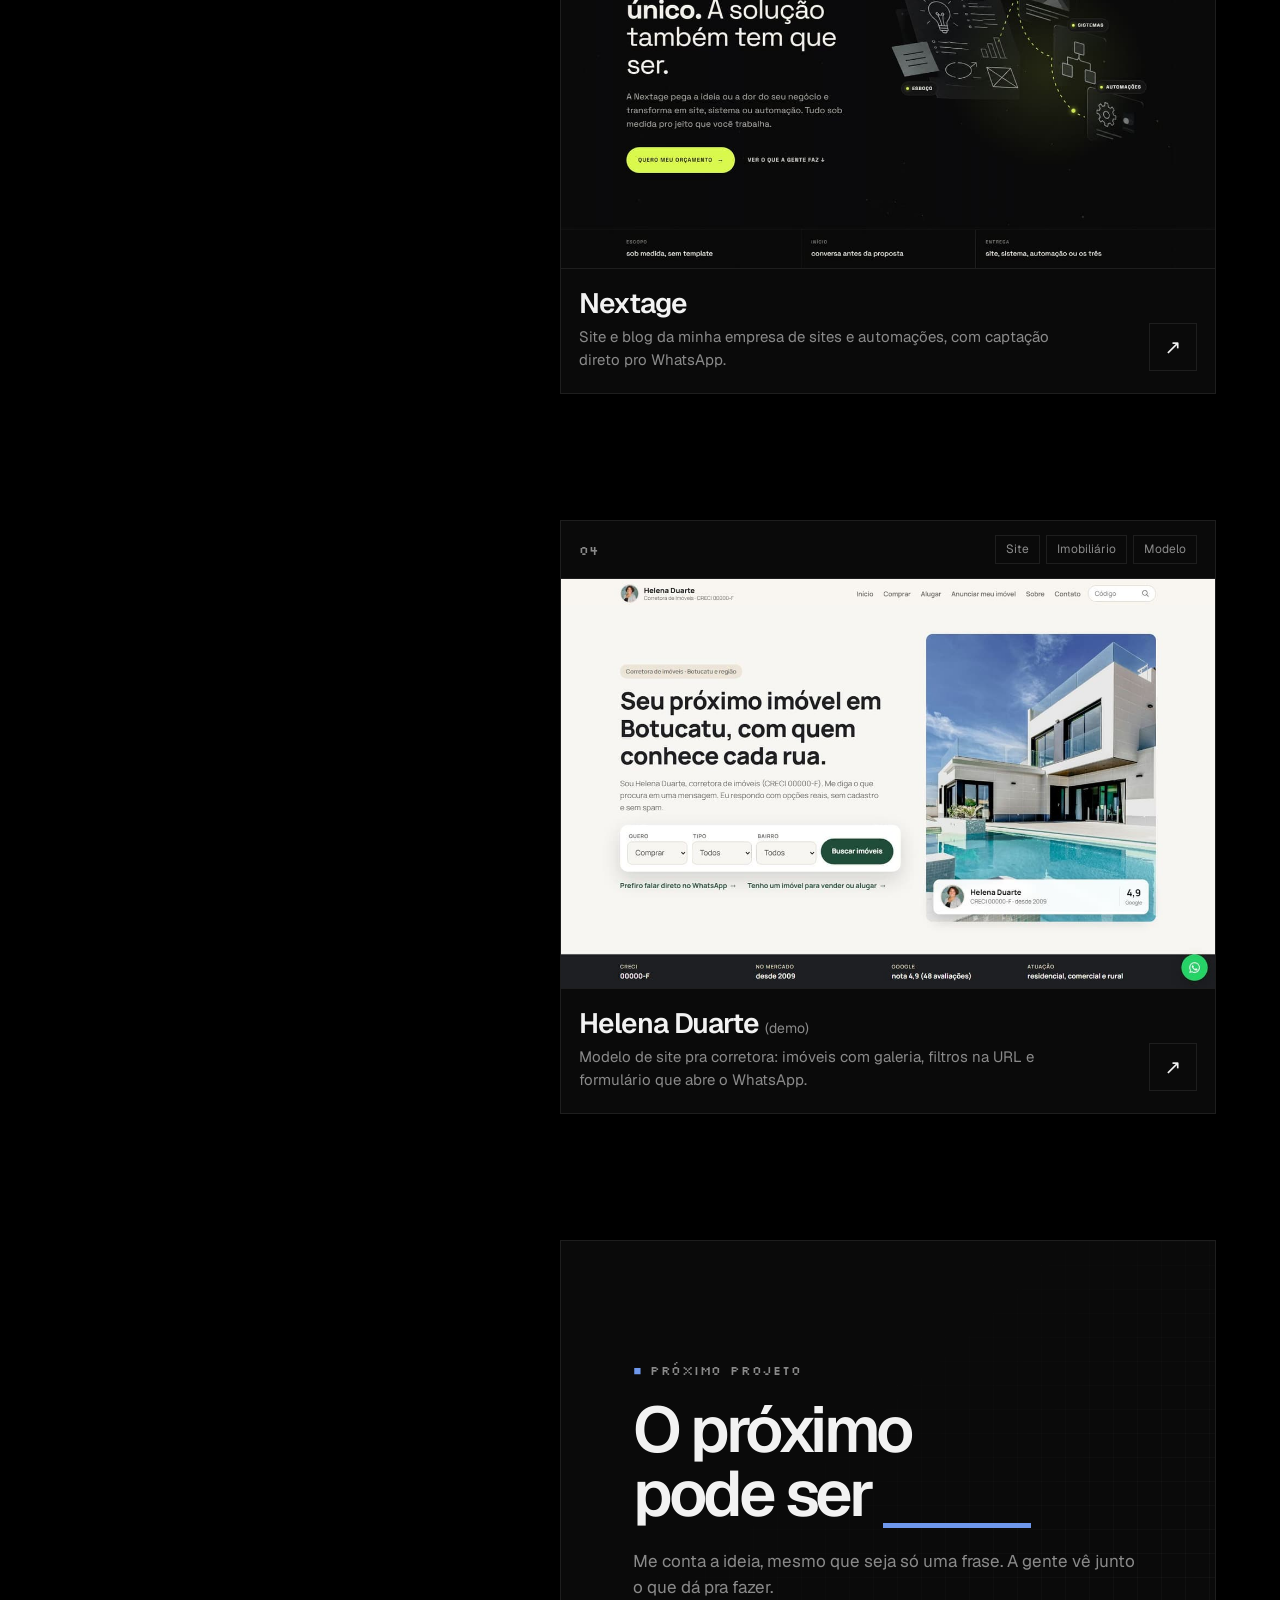
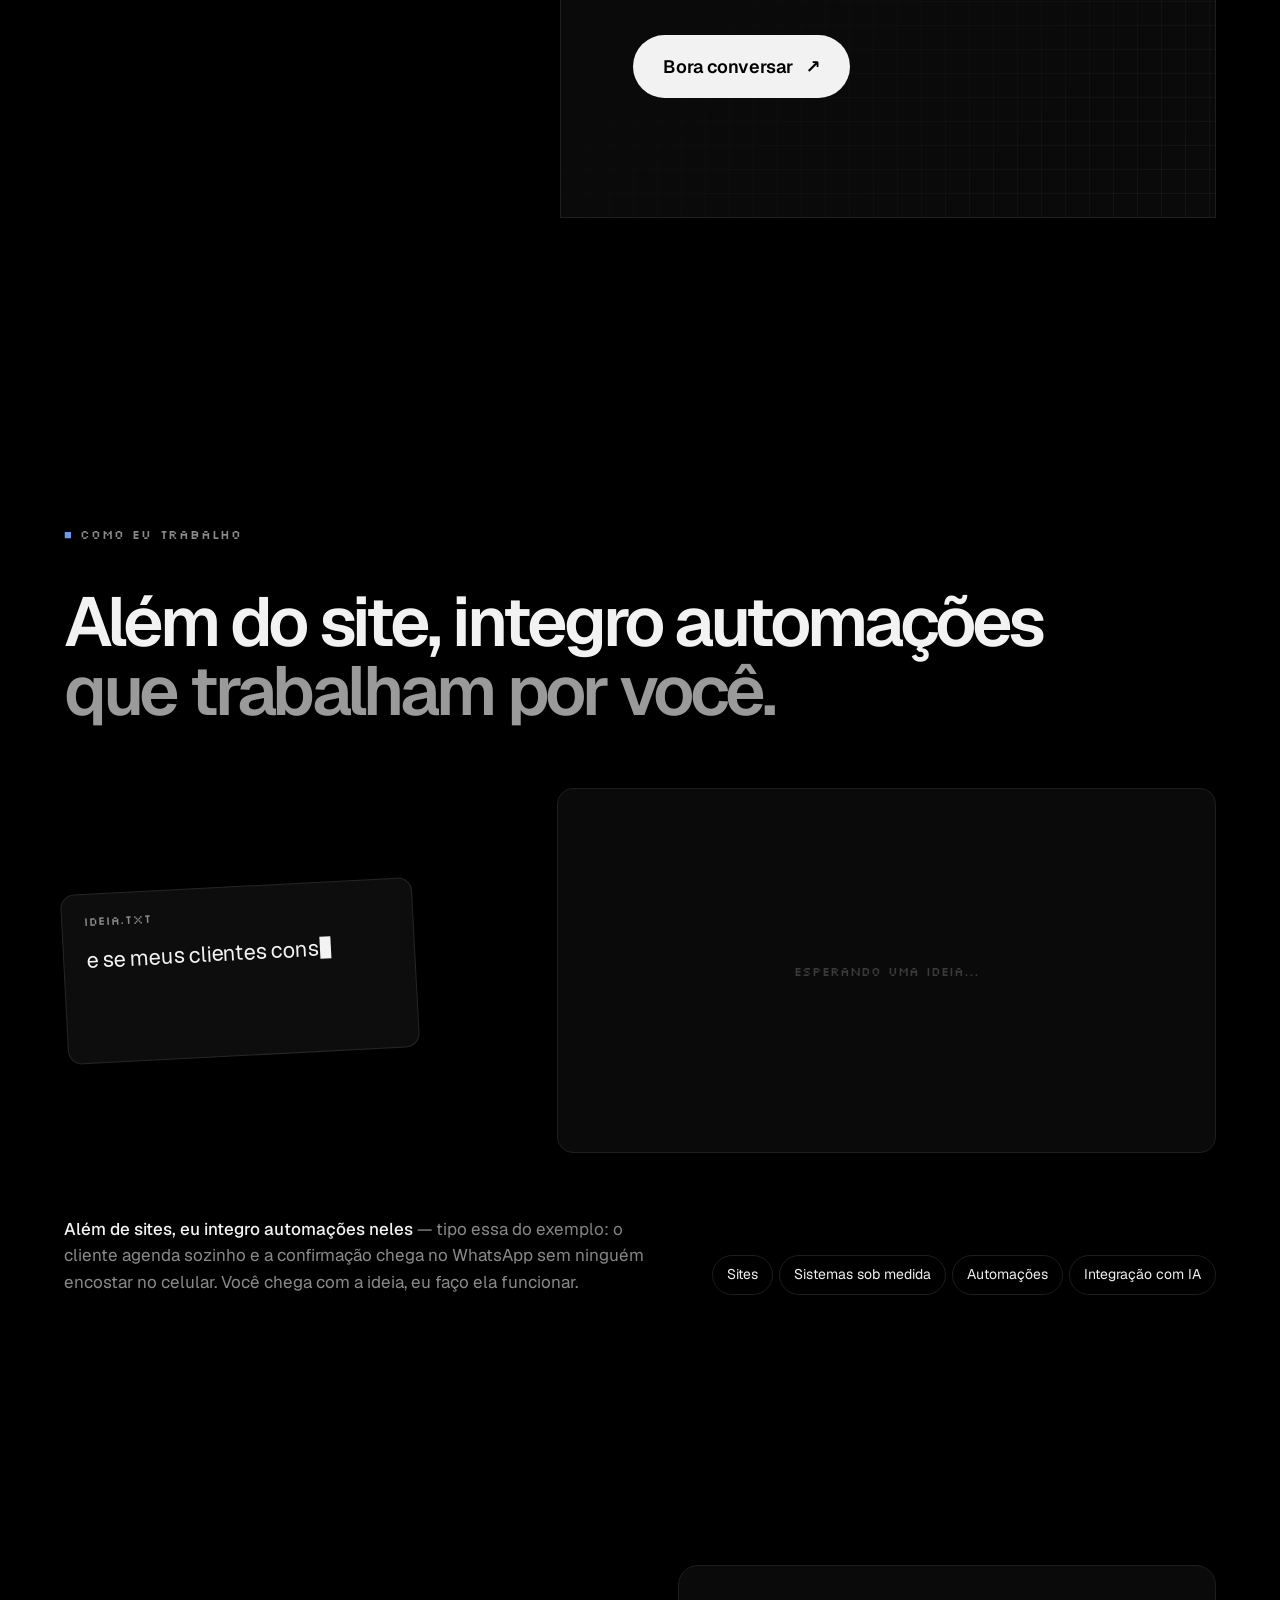
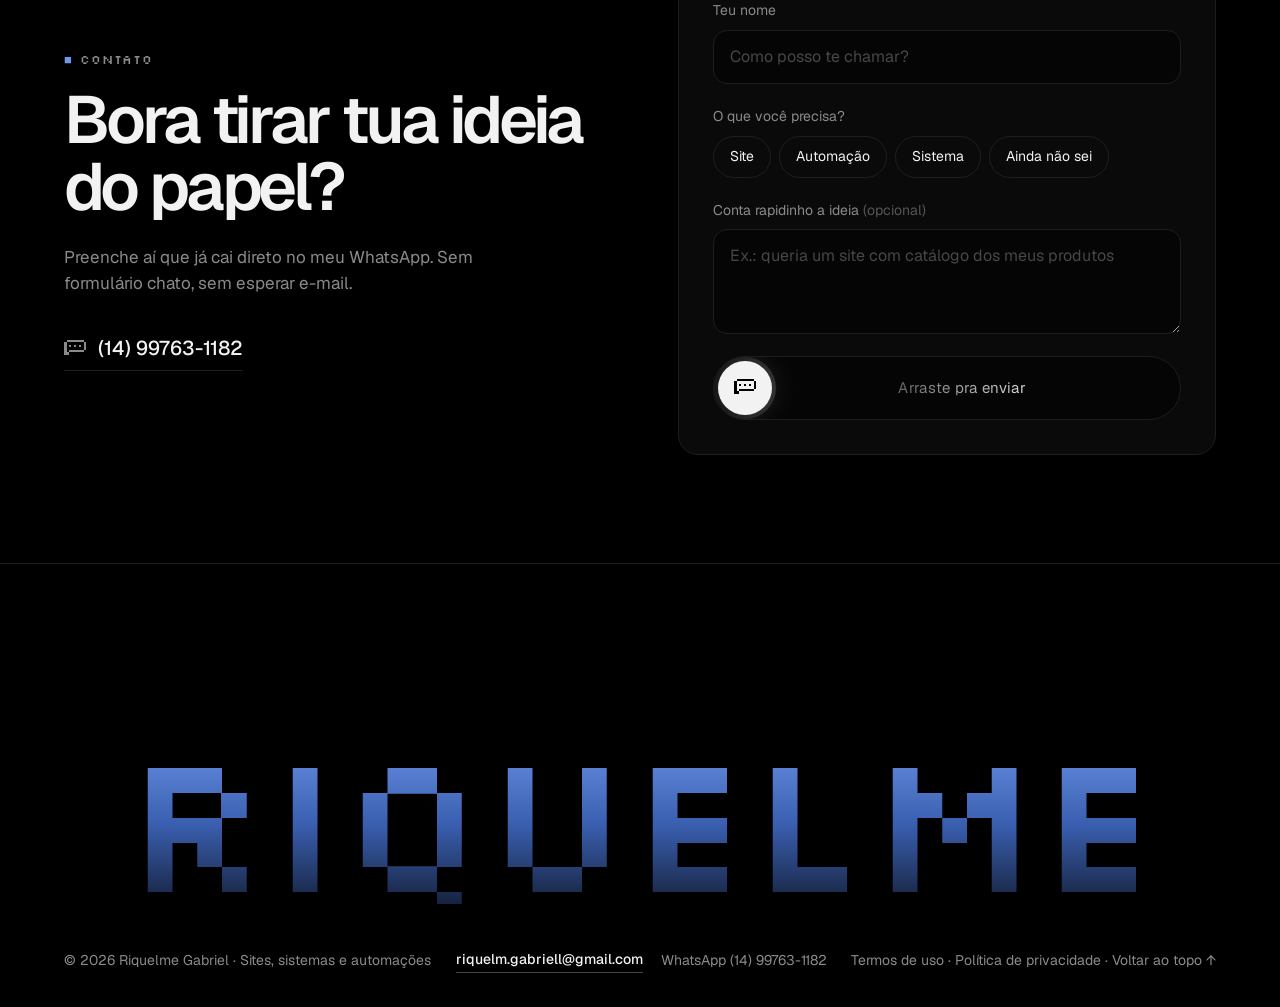
==== commit af7b9953: "Projetos: Marina Sato no lugar do Leandro e cards linkando pros sites no GitHub Pages Co-Authored-By" ====
--- a/index.html
+++ b/index.html
@@ -81,25 +81,25 @@
           </div>
           <div class="card__base">
             <div>
-              <h3>Vemax Usinagem</h3>
+              <h3><a class="card__link" href="https://riquelmebuilds.github.io/vemax/" target="_blank" rel="noopener noreferrer">Vemax Usinagem</a></h3>
               <p>Site institucional bilíngue (PT/EN) com vídeo no topo e peça 3D interativa.</p>
             </div>
             <span class="card__seta" aria-hidden="true">↗</span>
           </div>
         </article>
 
-        <article class="card" style="--i:1" data-perch="sit" data-perch-x="0.84" data-say="busca de imóvel com filtro">
+        <article class="card" style="--i:1" data-perch="sit" data-perch-x="0.84" data-say="site calmo pra psicóloga">
           <div class="card__topo">
             <span class="card__num">02</span>
-            <ul class="tags"><li>Site</li><li>Imobiliário</li><li>Catálogo</li></ul>
-          </div>
-          <div class="card__img">
-            <img src="assets/img/projetos/leandro.jpg" alt="Página inicial do site do Leandro Faria e Daniela Schott" loading="lazy" width="1200" height="750">
-          </div>
-          <div class="card__base">
-            <div>
-              <h3>Leandro Faria &amp; Daniela Schott</h3>
-              <p>Site de corretores com busca, filtros, simulador de financiamento e tudo caindo no WhatsApp.</p>
+            <ul class="tags"><li>Site</li><li>Saúde</li><li>Blog</li></ul>
+          </div>
+          <div class="card__img">
+            <img src="assets/img/projetos/marina.jpg" alt="Página inicial do site demonstrativo da psicóloga Marina Sato" loading="lazy" width="1200" height="750">
+          </div>
+          <div class="card__base">
+            <div>
+              <h3><a class="card__link" href="https://riquelmebuilds.github.io/marina-sato/" target="_blank" rel="noopener noreferrer">Marina Sato <small>(demo)</small></a></h3>
+              <p>Modelo de site pra psicóloga: acolhedor, com blog e agendamento da primeira conversa pelo WhatsApp.</p>
             </div>
             <span class="card__seta" aria-hidden="true">↗</span>
           </div>
@@ -115,7 +115,7 @@
           </div>
           <div class="card__base">
             <div>
-              <h3>Nextage</h3>
+              <h3><a class="card__link" href="https://riquelmebuilds.github.io/nextage/" target="_blank" rel="noopener noreferrer">Nextage</a></h3>
               <p>Site e blog da minha empresa de sites e automações, com captação direto pro WhatsApp.</p>
             </div>
             <span class="card__seta" aria-hidden="true">↗</span>
@@ -132,7 +132,7 @@
           </div>
           <div class="card__base">
             <div>
-              <h3>Helena Duarte <small>(demo)</small></h3>
+              <h3><a class="card__link" href="https://riquelmebuilds.github.io/helena-duarte/" target="_blank" rel="noopener noreferrer">Helena Duarte <small>(demo)</small></a></h3>
               <p>Modelo de site pra corretora: imóveis com galeria, filtros na URL e formulário que abre o WhatsApp.</p>
             </div>
             <span class="card__seta" aria-hidden="true">↗</span>
--- a/assets/css/style.css
+++ b/assets/css/style.css
@@ -292,6 +292,9 @@
   font-size: 20px;
   transition: background .25s, color .25s, border-color .25s;
 }
+.card__link { color: inherit; text-decoration: none; }
+.card__link::before { content: ''; position: absolute; inset: 0; z-index: 2; }
+.card__link:focus-visible { outline: 2px solid var(--texto); outline-offset: -2px; }
 .card:hover .card__seta { background: var(--texto); color: #000; border-color: var(--texto); }
 
 .card--cta::before {
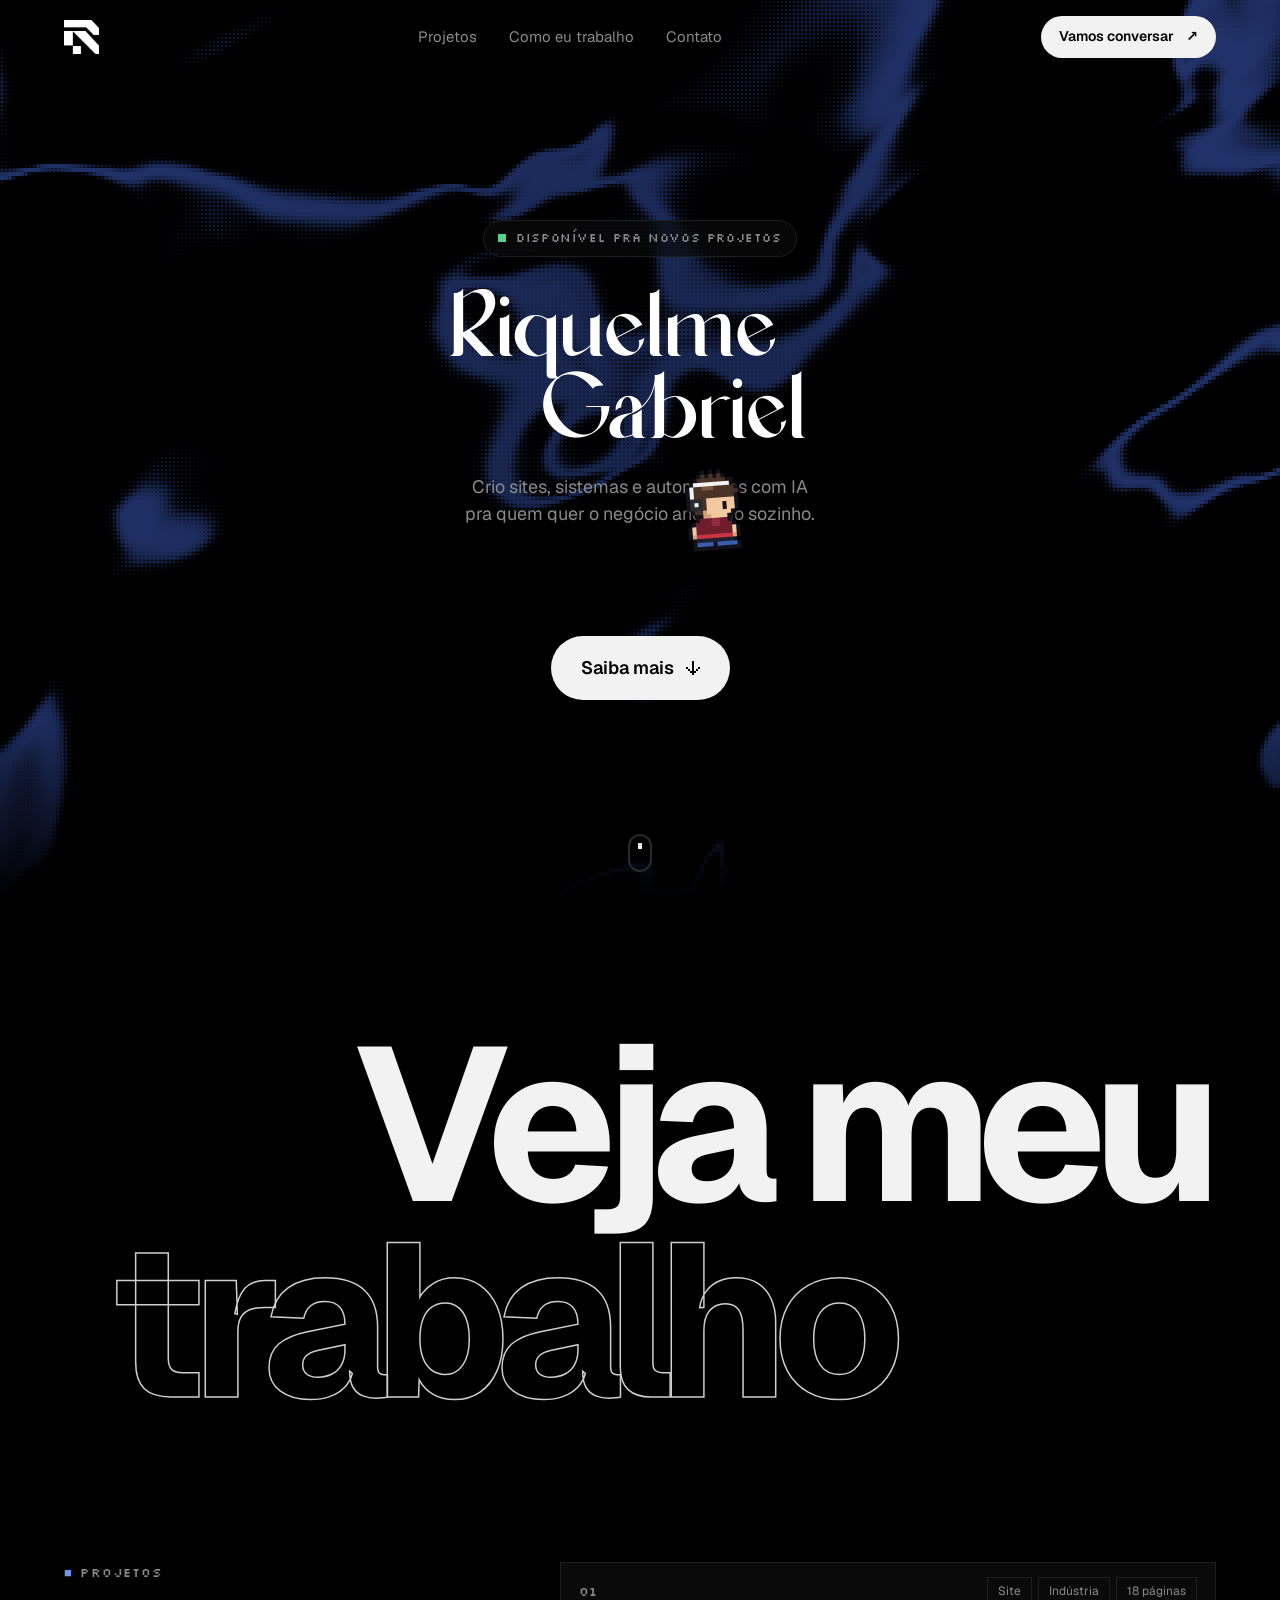
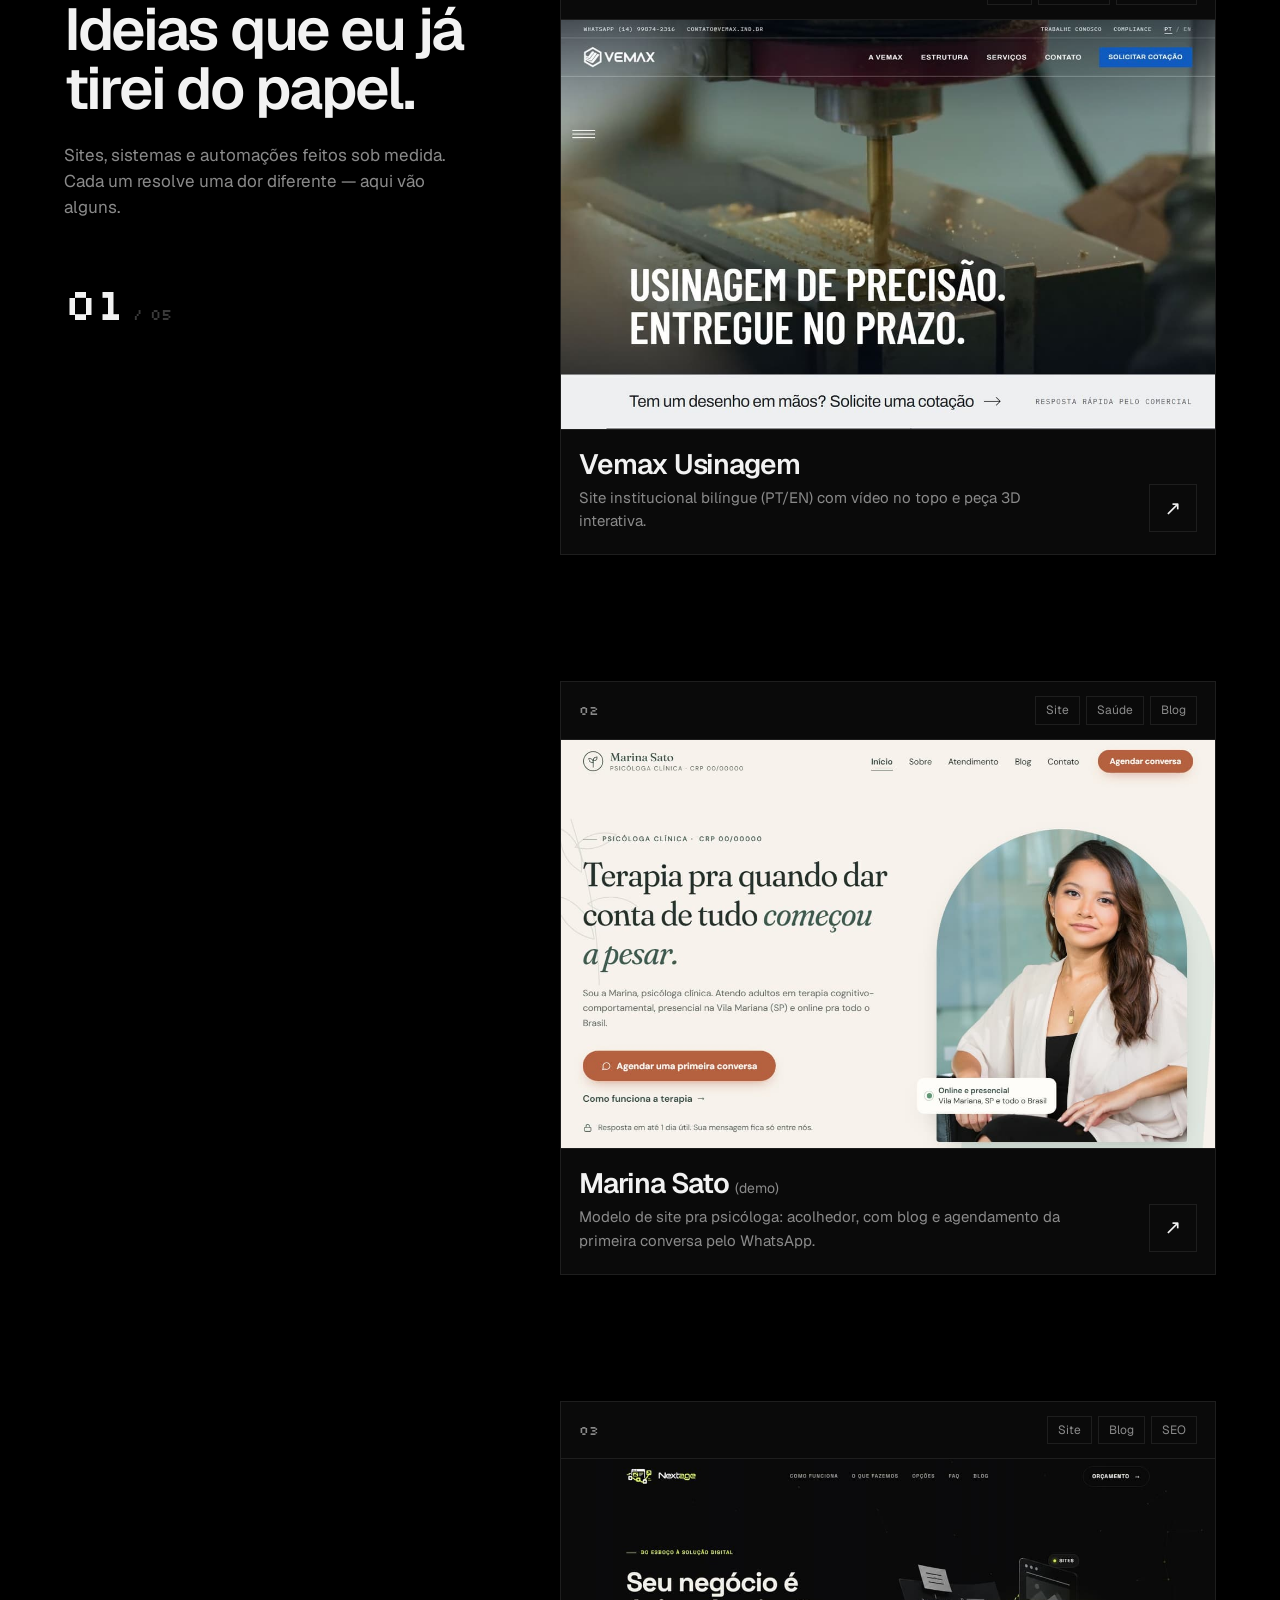
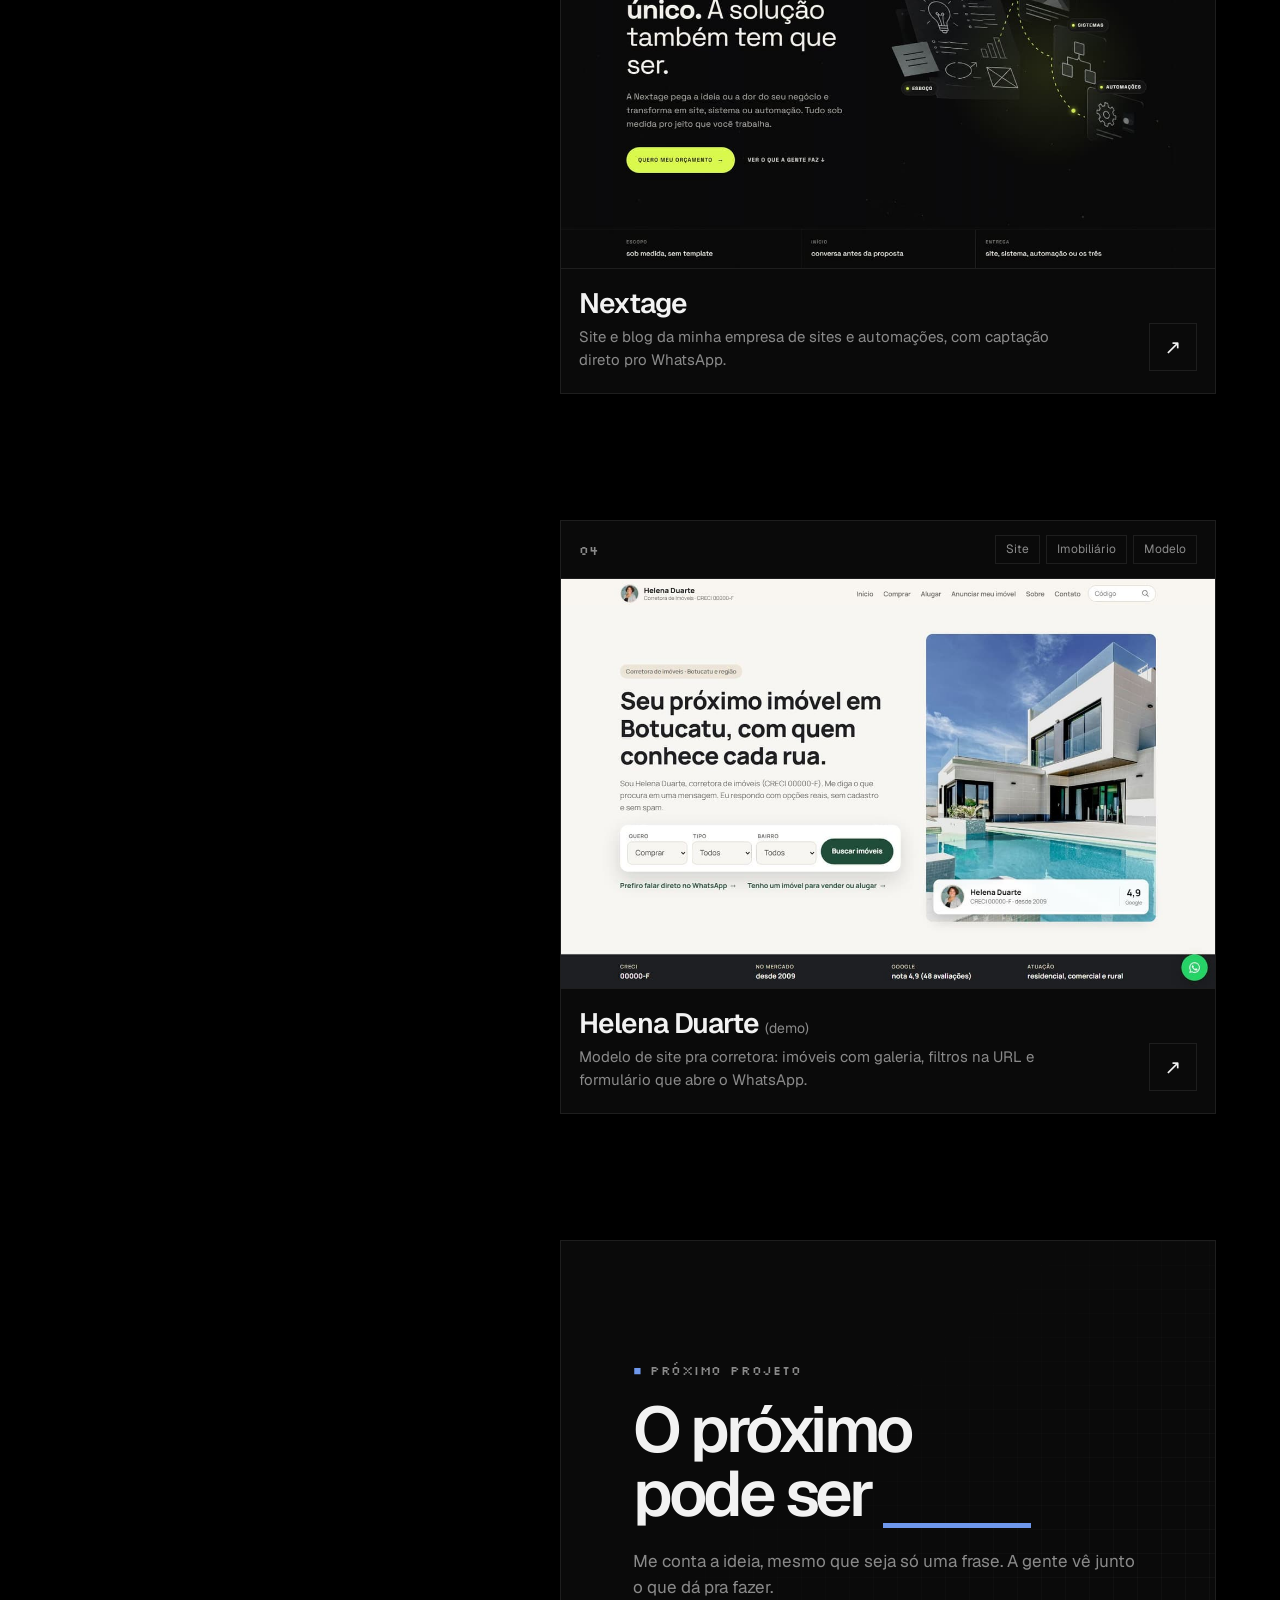
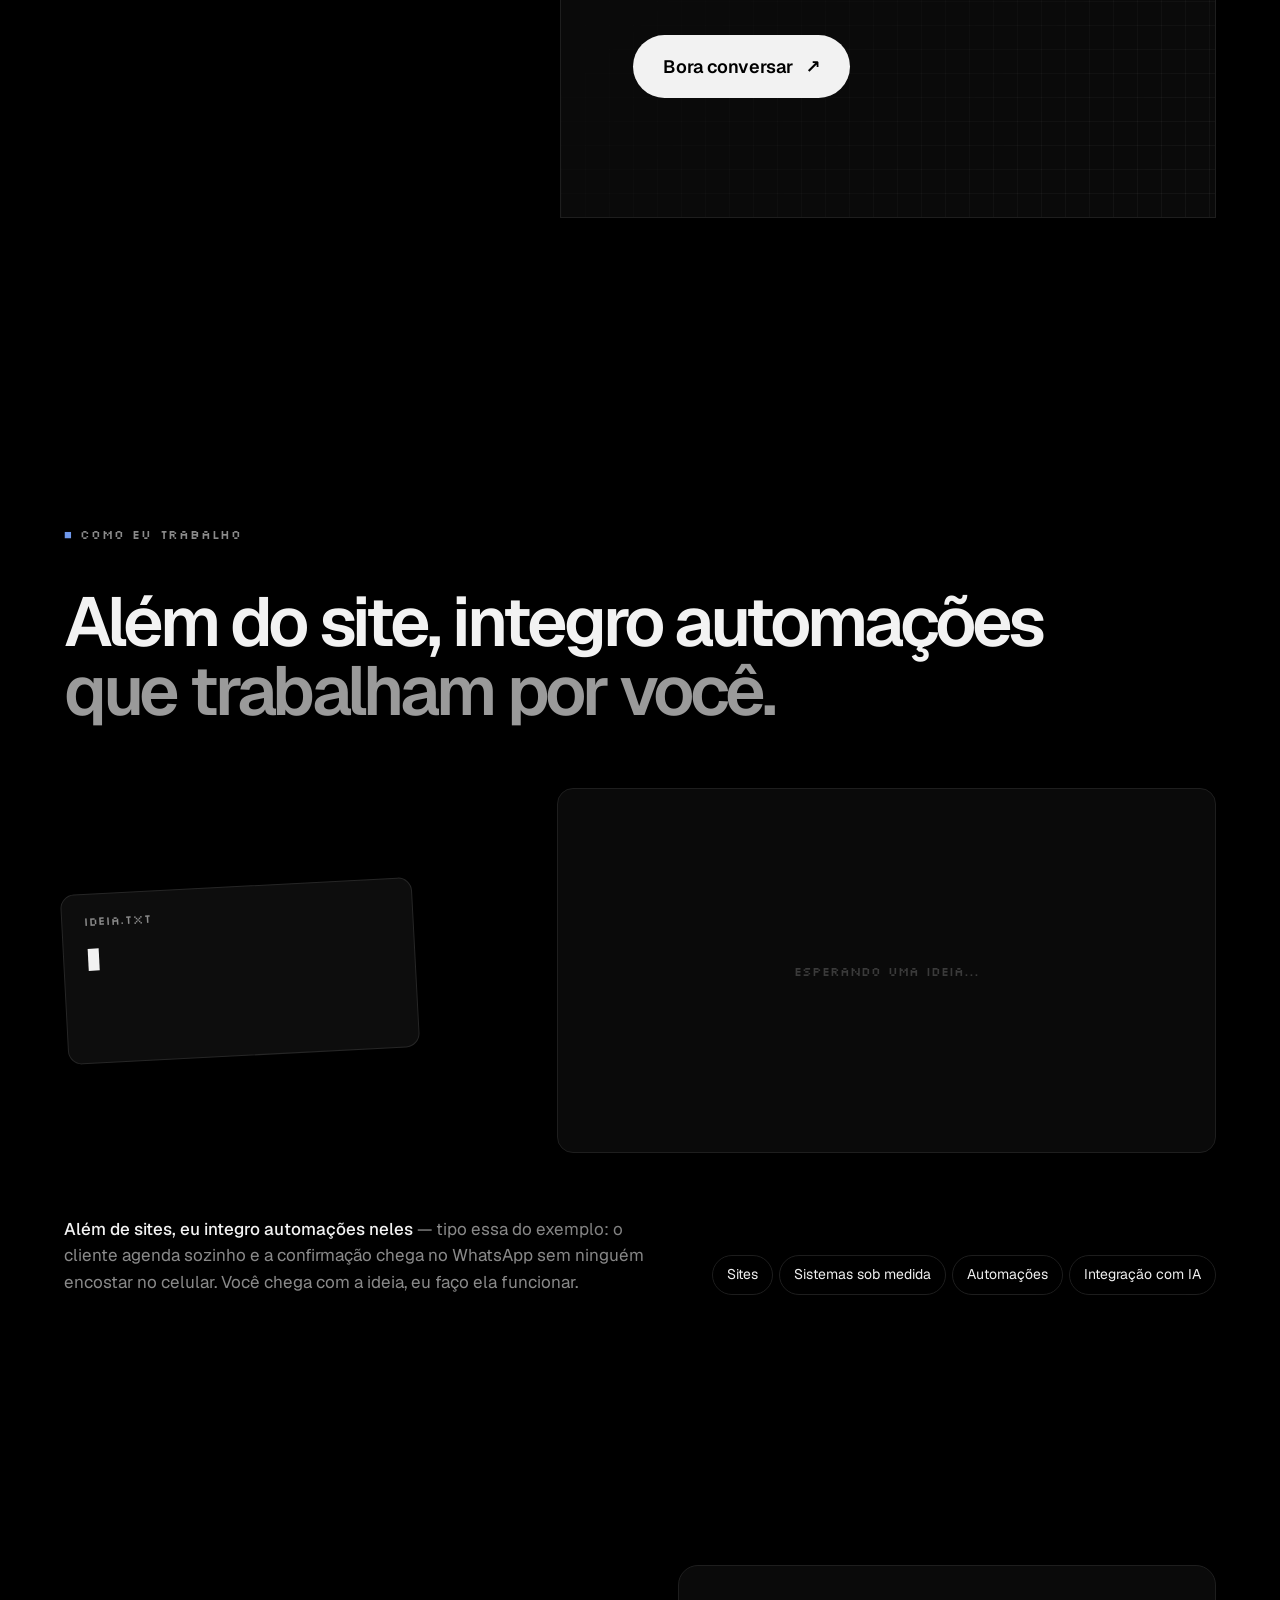
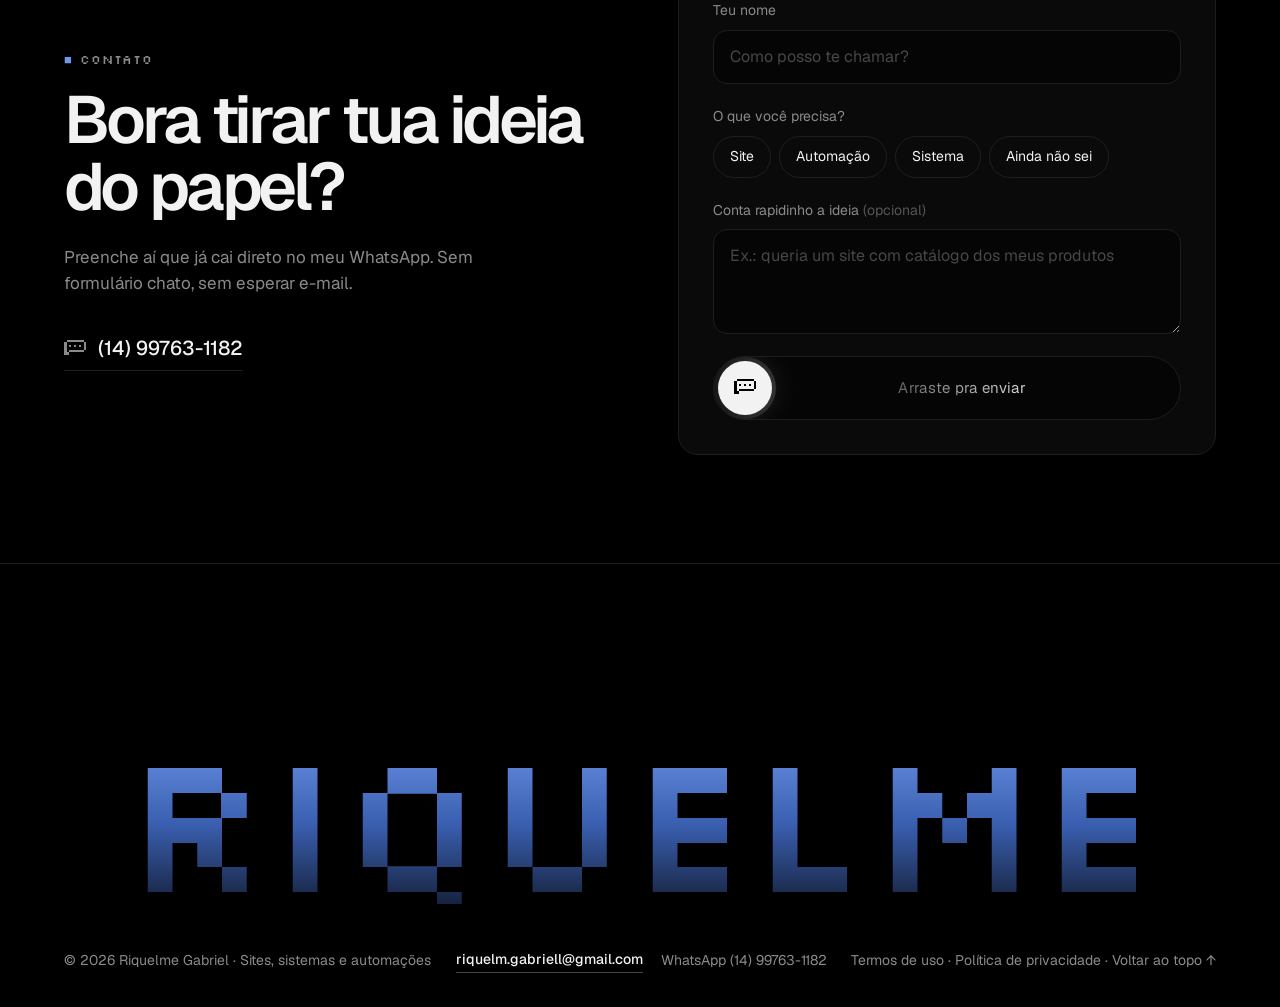
==== commit 236458b8: "Cache de css/js sempre revalidado (+ versão na URL) pra links dos cards aparecerem sem cache velho C" ====
--- a/index.html
+++ b/index.html
@@ -16,8 +16,8 @@
   <link rel="canonical" href="https://riquelmegabriel.vercel.app/">
   <link rel="icon" href="assets/img/favicon.svg" type="image/svg+xml">
   <link rel="preload" href="assets/fonts/geist-latin.woff2" as="font" type="font/woff2" crossorigin>
-  <link rel="stylesheet" href="assets/css/style.css">
-  <script src="assets/js/config.js"></script>
+  <link rel="stylesheet" href="assets/css/style.css?v=3">
+  <script src="assets/js/config.js?v=3"></script>
 </head>
 <body>
 
@@ -264,8 +264,8 @@
     </div>
   </footer>
 
-  <script src="assets/js/mascote.js"></script>
-  <script src="assets/js/hero-fundo.js"></script>
-  <script src="assets/js/main.js"></script>
+  <script src="assets/js/mascote.js?v=3"></script>
+  <script src="assets/js/hero-fundo.js?v=3"></script>
+  <script src="assets/js/main.js?v=3"></script>
 </body>
 </html>
